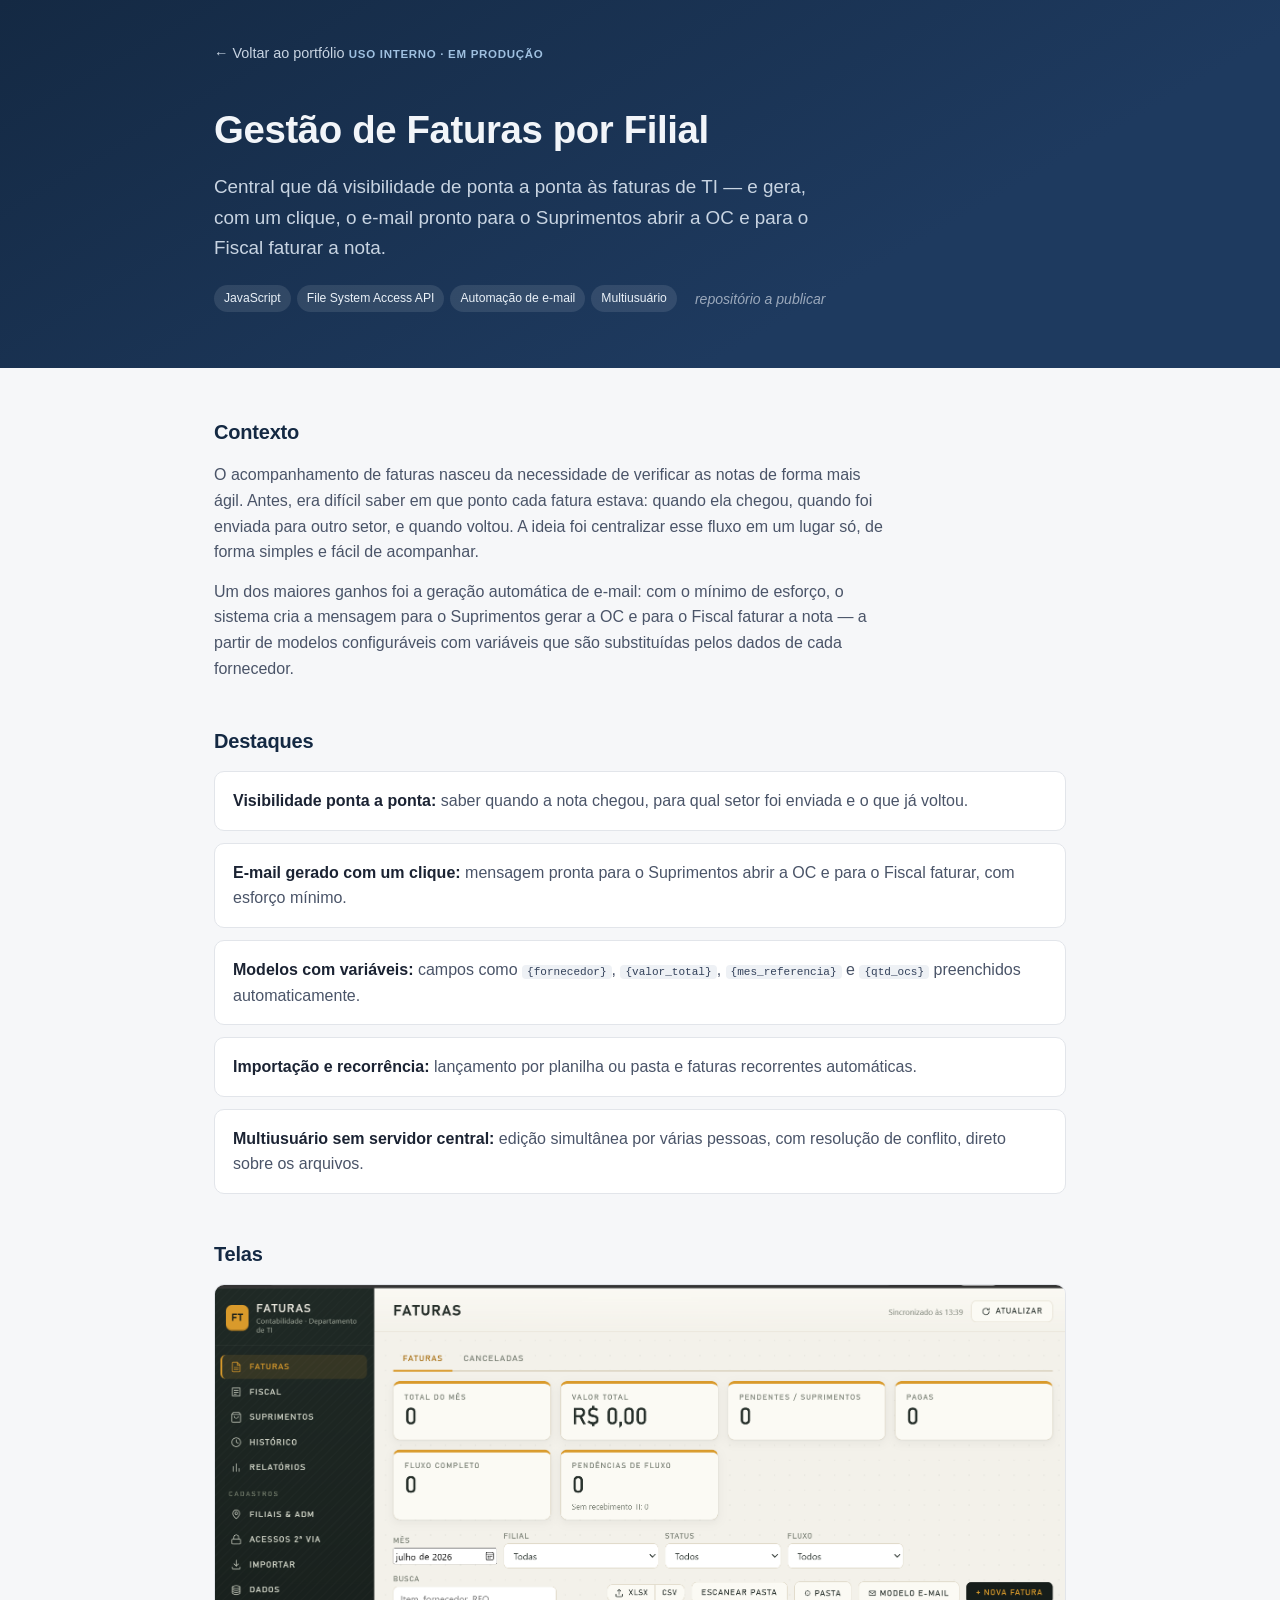
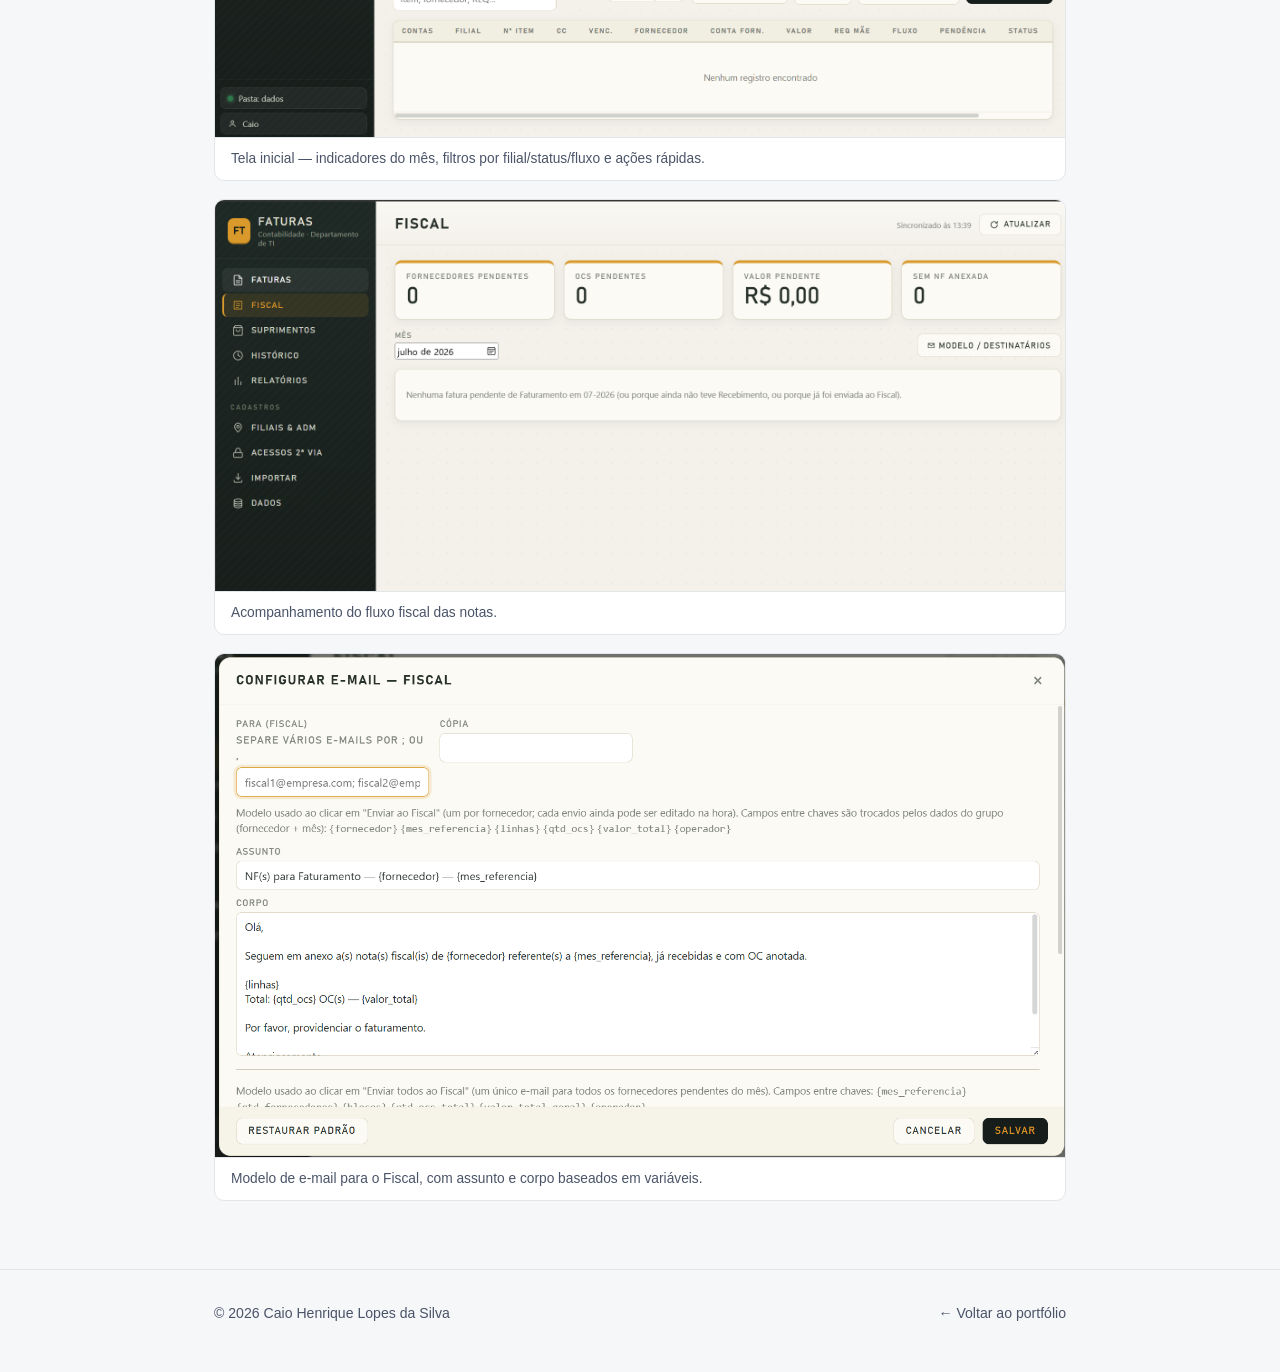
==== projeto-faturas.html @ 2c6a5934 "feature: meu site" ====
<!DOCTYPE html>
<html lang="pt-BR">
<head>
<meta charset="UTF-8">
<meta name="viewport" content="width=device-width, initial-scale=1">
<title>Gestão de Faturas por Filial — Caio Henrique Lopes da Silva</title>
<meta name="description" content="Estudo de caso: sistema de gestão de faturas de TI por filial, com geração automática de e-mail para Suprimentos e Fiscal.">
<link rel="stylesheet" href="projeto.css">
</head>
<body>

<header class="hero">
  <div class="wrap">
    <a class="back" href="index.html#projetos">← Voltar ao portfólio</a>
    <span class="status">Uso interno · Em produção</span>
    <h1>Gestão de Faturas por Filial</h1>
    <p class="lede">
      Central que dá visibilidade de ponta a ponta às faturas de TI — e gera, com um clique, o e-mail pronto
      para o Suprimentos abrir a OC e para o Fiscal faturar a nota.
    </p>
    <div class="meta">
      <div class="tags">
        <span class="tag">JavaScript</span>
        <span class="tag">File System Access API</span>
        <span class="tag">Automação de e-mail</span>
        <span class="tag">Multiusuário</span>
      </div>
      <div class="links">
        <span class="pending">repositório a publicar</span>
      </div>
    </div>
  </div>
</header>

<main>
  <div class="wrap">

    <section class="block">
      <h2>Contexto</h2>
      <p>
        O acompanhamento de faturas nasceu da necessidade de verificar as notas de forma mais ágil. Antes, era difícil
        saber em que ponto cada fatura estava: quando ela chegou, quando foi enviada para outro setor, e quando voltou.
        A ideia foi centralizar esse fluxo em um lugar só, de forma simples e fácil de acompanhar.
      </p>
      <p>
        Um dos maiores ganhos foi a geração automática de e-mail: com o mínimo de esforço, o sistema cria a mensagem
        para o Suprimentos gerar a OC e para o Fiscal faturar a nota — a partir de modelos configuráveis com variáveis
        que são substituídas pelos dados de cada fornecedor.
      </p>
    </section>

    <section class="block">
      <h2>Destaques</h2>
      <ul class="highlights">
        <li><strong>Visibilidade ponta a ponta:</strong> saber quando a nota chegou, para qual setor foi enviada e o que já voltou.</li>
        <li><strong>E-mail gerado com um clique:</strong> mensagem pronta para o Suprimentos abrir a OC e para o Fiscal faturar, com esforço mínimo.</li>
        <li><strong>Modelos com variáveis:</strong> campos como <code>{fornecedor}</code>, <code>{valor_total}</code>, <code>{mes_referencia}</code> e <code>{qtd_ocs}</code> preenchidos automaticamente.</li>
        <li><strong>Importação e recorrência:</strong> lançamento por planilha ou pasta e faturas recorrentes automáticas.</li>
        <li><strong>Multiusuário sem servidor central:</strong> edição simultânea por várias pessoas, com resolução de conflito, direto sobre os arquivos.</li>
      </ul>
    </section>

    <section class="block">
      <h2>Telas</h2>
      <div class="gallery">
        <figure>
          <img src="docs/screenshots/GerenciamentoFaturas/FaturasTelaIni.png" alt="Tela inicial com indicadores e lista de faturas" loading="lazy">
          <figcaption>Tela inicial — indicadores do mês, filtros por filial/status/fluxo e ações rápidas.</figcaption>
        </figure>
        <figure>
          <img src="docs/screenshots/GerenciamentoFaturas/FaturasFiscal.png" alt="Fluxo fiscal das faturas" loading="lazy">
          <figcaption>Acompanhamento do fluxo fiscal das notas.</figcaption>
        </figure>
        <figure>
          <img src="docs/screenshots/GerenciamentoFaturas/ModeloEmailFiscal.png" alt="Configuração do modelo de e-mail para o Fiscal" loading="lazy">
          <figcaption>Modelo de e-mail para o Fiscal, com assunto e corpo baseados em variáveis.</figcaption>
        </figure>
      </div>
    </section>

  </div>
</main>

<footer>
  <div class="wrap">
    <span>© 2026 Caio Henrique Lopes da Silva</span>
    <a href="index.html#projetos">← Voltar ao portfólio</a>
  </div>
</footer>

</body>
</html>
---- projeto.css ----
:root{
  --bg: #f6f7f9;
  --bg-alt: #ffffff;
  --ink: #1b2333;
  --ink-soft: #4a5468;
  --line: #e2e5ea;
  --navy: #1e3a5f;
  --navy-deep: #142943;
  --accent: #3d6a94;
  --tag-bg: #eef1f5;
  --tag-ink: #33415a;
  --radius: 10px;
  --max: 900px;
}

*{ box-sizing: border-box; }
html{ scroll-behavior: smooth; }

body{
  margin: 0;
  font-family: -apple-system, BlinkMacSystemFont, "Segoe UI", Roboto, "Helvetica Neue", Arial, sans-serif;
  color: var(--ink);
  background: var(--bg);
  line-height: 1.6;
  -webkit-font-smoothing: antialiased;
}

a{ color: var(--accent); text-decoration: none; }
a:hover{ text-decoration: underline; }

.wrap{
  max-width: var(--max);
  margin: 0 auto;
  padding: 0 24px;
}

header.hero{
  background: linear-gradient(150deg, var(--navy-deep), var(--navy) 70%);
  color: #f2f5f9;
  padding: 40px 0 56px;
}

header.hero .back{
  display: inline-block;
  color: #c8d4e2;
  font-size: 0.9rem;
  margin-bottom: 28px;
}
header.hero .back:hover{ color: #fff; text-decoration: none; }

header.hero .status{
  font-size: 0.72rem;
  text-transform: uppercase;
  letter-spacing: 0.06em;
  color: #9fc0e0;
  font-weight: 600;
}

header.hero h1{
  margin: 6px 0 12px;
  font-size: clamp(1.7rem, 4vw, 2.4rem);
  font-weight: 700;
  letter-spacing: -0.01em;
}

header.hero p.lede{
  margin: 0;
  font-size: clamp(1.02rem, 2vw, 1.18rem);
  color: #c8d4e2;
  max-width: 620px;
}

header.hero .meta{
  margin-top: 22px;
  display: flex;
  flex-wrap: wrap;
  gap: 18px;
  align-items: center;
}

header.hero .tags{
  display: flex;
  flex-wrap: wrap;
  gap: 6px;
}
header.hero .tag{
  background: rgba(255,255,255,0.1);
  color: #eaf1f8;
  font-size: 0.76rem;
  padding: 4px 10px;
  border-radius: 999px;
  font-weight: 500;
}

header.hero .links{
  display: flex;
  gap: 14px;
}
header.hero .links a{
  color: #eef3f8;
  border: 1px solid rgba(255,255,255,0.28);
  padding: 7px 15px;
  border-radius: 999px;
  font-size: 0.88rem;
}
header.hero .links a:hover{
  background: rgba(255,255,255,0.08);
  text-decoration: none;
}
header.hero .links span.pending{
  color: #9aa8bb;
  font-style: italic;
  font-size: 0.88rem;
  align-self: center;
}

main{ padding: 48px 0 24px; }

section.block{ margin-bottom: 44px; }

section.block h2{
  font-size: 1.25rem;
  margin: 0 0 14px;
  color: var(--navy-deep);
  letter-spacing: -0.01em;
}

section.block p{
  margin: 0 0 14px;
  color: var(--ink-soft);
  max-width: 680px;
}

section.block ul.highlights{
  list-style: none;
  padding: 0;
  margin: 0;
  display: grid;
  gap: 12px;
}

section.block ul.highlights li{
  background: var(--bg-alt);
  border: 1px solid var(--line);
  border-radius: var(--radius);
  padding: 16px 18px;
  color: var(--ink-soft);
}
section.block ul.highlights li strong{ color: var(--ink); }

section.block code{
  background: var(--tag-bg);
  color: var(--tag-ink);
  padding: 1px 5px;
  border-radius: 4px;
  font-size: 0.85em;
}

.gallery{
  display: grid;
  gap: 18px;
}

.gallery figure{
  margin: 0;
  border: 1px solid var(--line);
  border-radius: var(--radius);
  overflow: hidden;
  background: var(--bg-alt);
}

.gallery figure img{
  width: 100%;
  height: auto;
  display: block;
}

.gallery figcaption{
  padding: 10px 16px;
  font-size: 0.86rem;
  color: var(--ink-soft);
  border-top: 1px solid var(--line);
}

footer{
  padding: 32px 0 48px;
  border-top: 1px solid var(--line);
}
footer .wrap{
  color: var(--ink-soft);
  font-size: 0.88rem;
  display: flex;
  justify-content: space-between;
  flex-wrap: wrap;
  gap: 12px;
}
footer a{ color: var(--ink-soft); }

@media (max-width: 600px){
  header.hero{ padding: 28px 0 44px; }
  main{ padding: 36px 0 16px; }
}
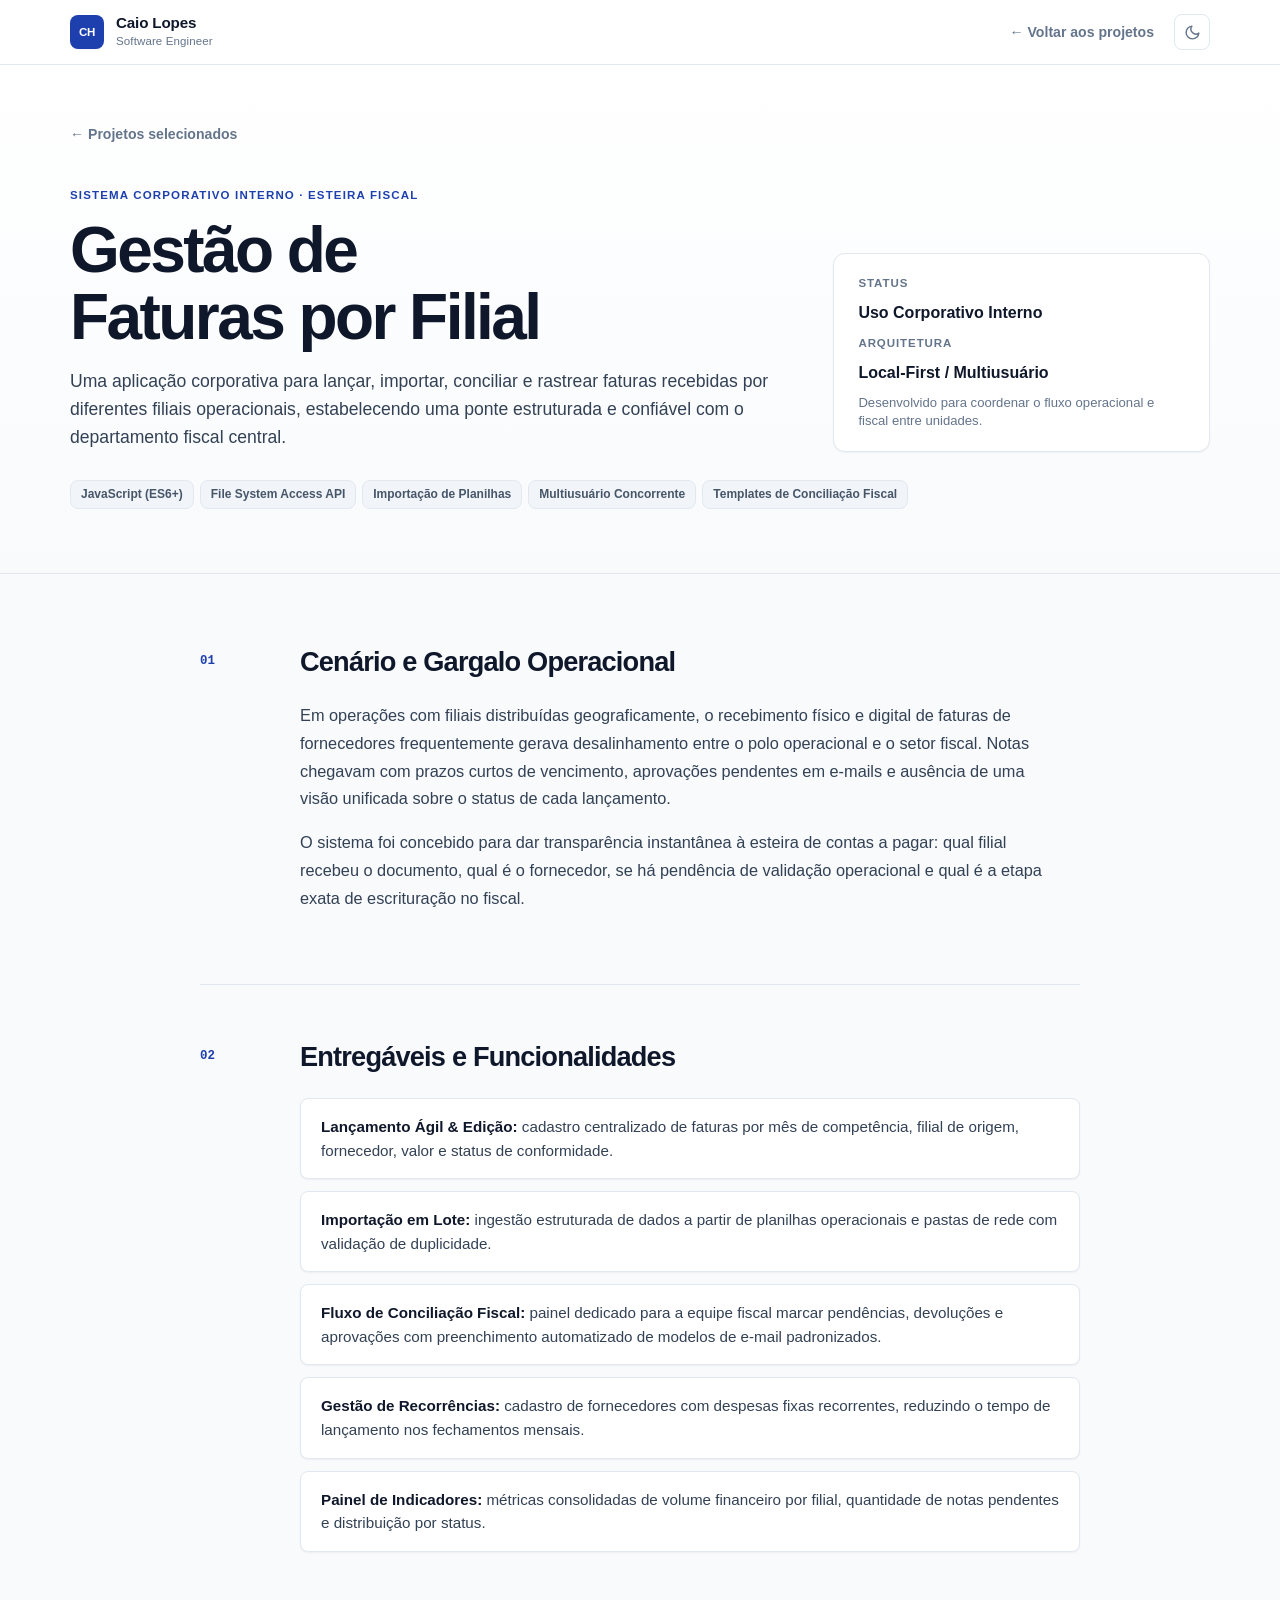
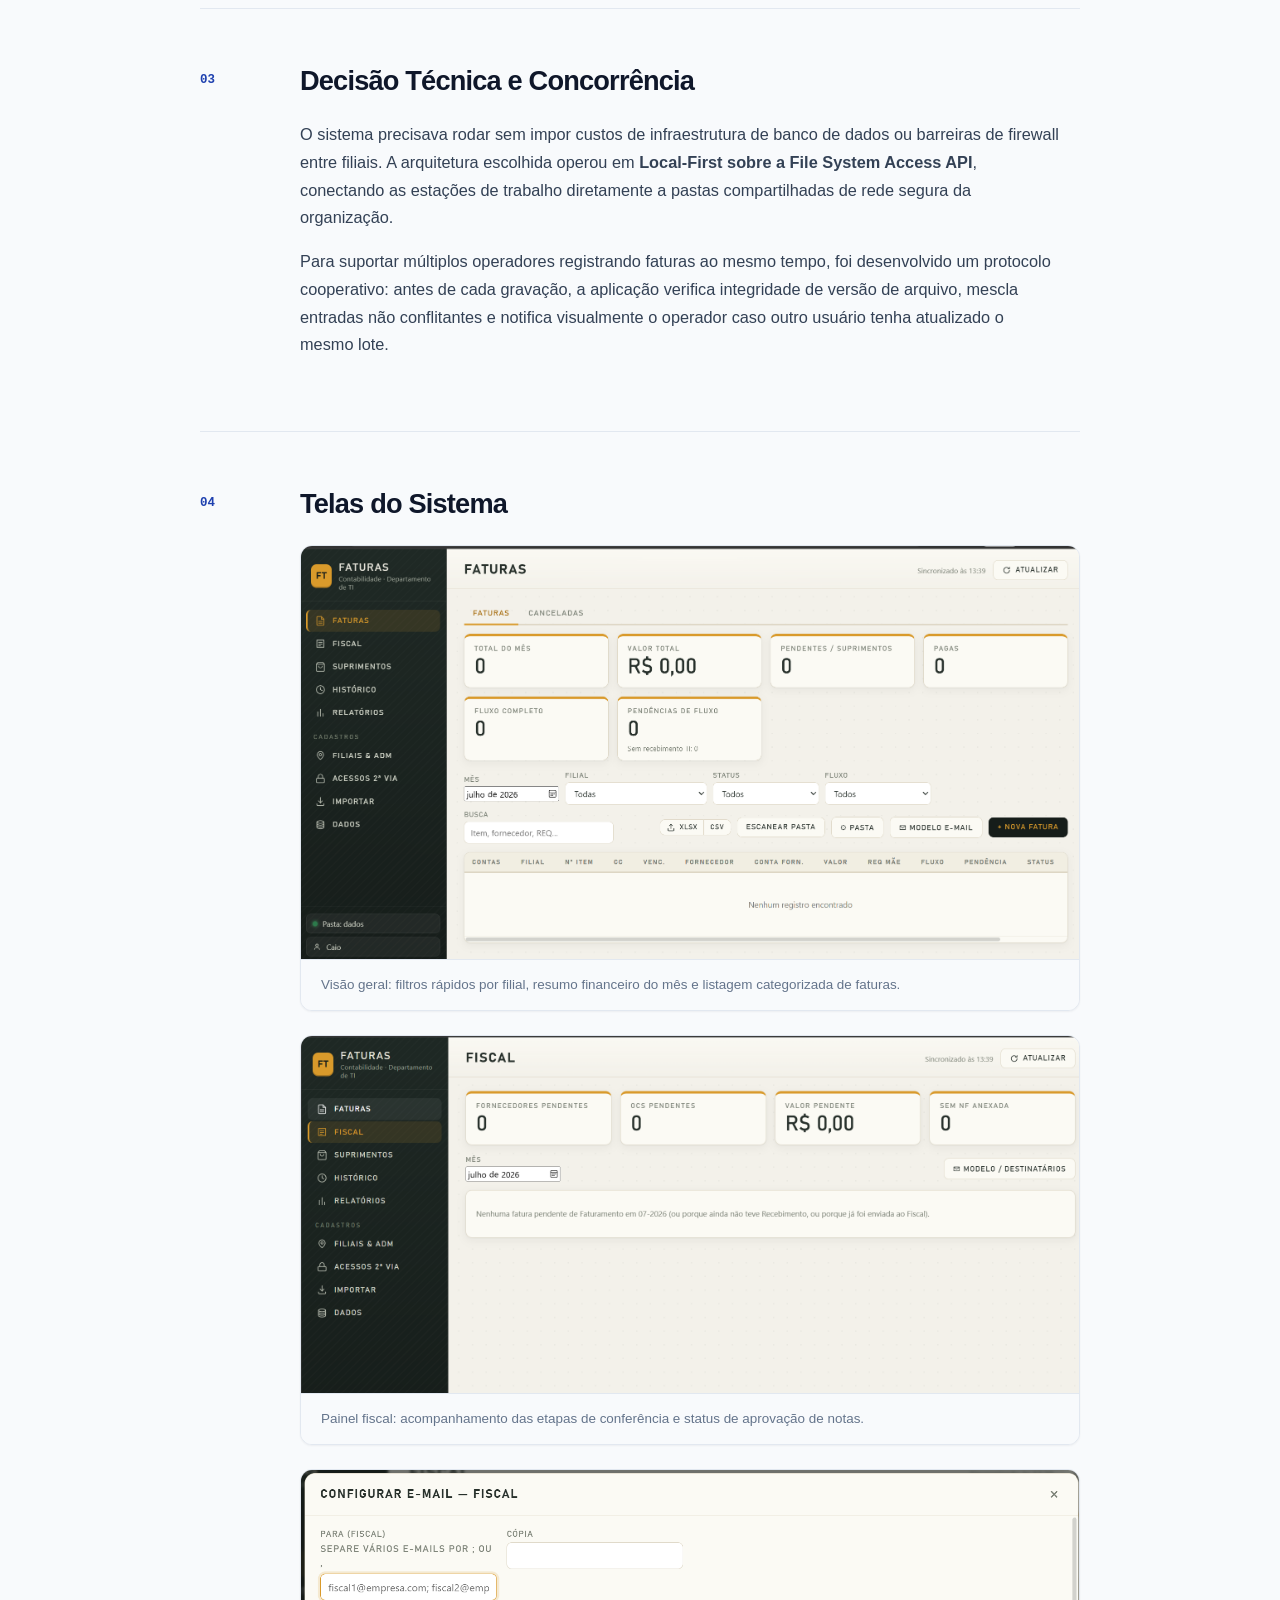
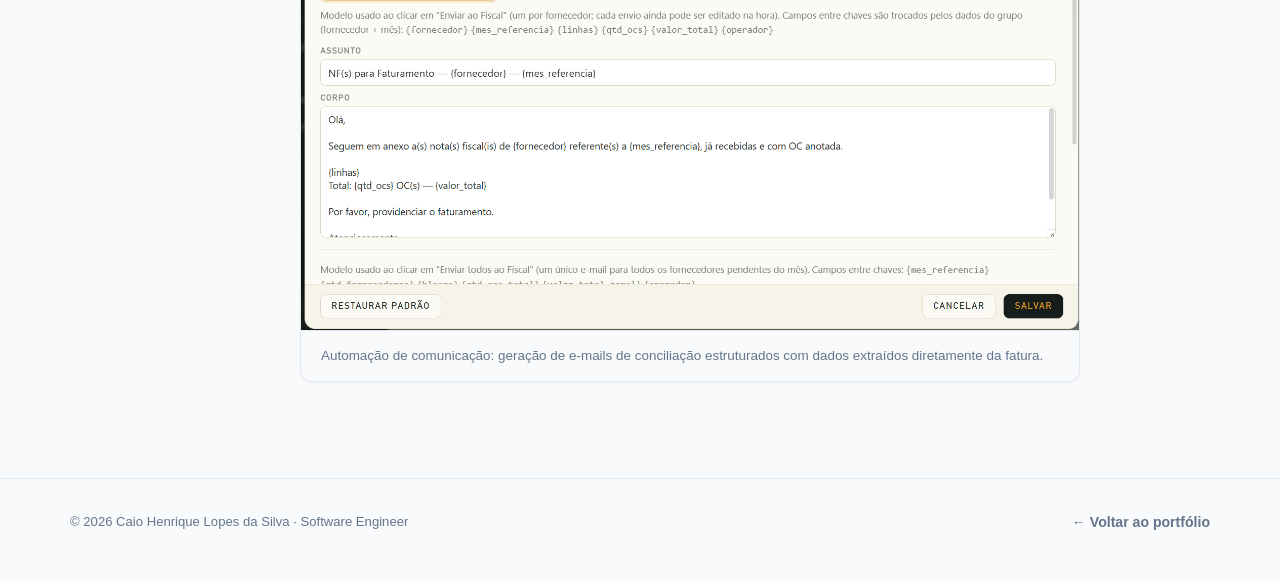
==== commit d32dea5d: "fix" ====
--- a/projeto-faturas.html
+++ b/projeto-faturas.html
@@ -1,92 +1,200 @@
-<!DOCTYPE html>
+<!doctype html>
 <html lang="pt-BR">
-<head>
-<meta charset="UTF-8">
-<meta name="viewport" content="width=device-width, initial-scale=1">
-<title>Gestão de Faturas por Filial — Caio Henrique Lopes da Silva</title>
-<meta name="description" content="Estudo de caso: sistema de gestão de faturas de TI por filial, com geração automática de e-mail para Suprimentos e Fiscal.">
-<link rel="stylesheet" href="projeto.css">
-</head>
-<body>
-
-<header class="hero">
-  <div class="wrap">
-    <a class="back" href="index.html#projetos">← Voltar ao portfólio</a>
-    <span class="status">Uso interno · Em produção</span>
-    <h1>Gestão de Faturas por Filial</h1>
-    <p class="lede">
-      Central que dá visibilidade de ponta a ponta às faturas de TI — e gera, com um clique, o e-mail pronto
-      para o Suprimentos abrir a OC e para o Fiscal faturar a nota.
-    </p>
-    <div class="meta">
-      <div class="tags">
-        <span class="tag">JavaScript</span>
-        <span class="tag">File System Access API</span>
-        <span class="tag">Automação de e-mail</span>
-        <span class="tag">Multiusuário</span>
-      </div>
-      <div class="links">
-        <span class="pending">repositório a publicar</span>
-      </div>
-    </div>
-  </div>
-</header>
-
-<main>
-  <div class="wrap">
-
-    <section class="block">
-      <h2>Contexto</h2>
-      <p>
-        O acompanhamento de faturas nasceu da necessidade de verificar as notas de forma mais ágil. Antes, era difícil
-        saber em que ponto cada fatura estava: quando ela chegou, quando foi enviada para outro setor, e quando voltou.
-        A ideia foi centralizar esse fluxo em um lugar só, de forma simples e fácil de acompanhar.
-      </p>
-      <p>
-        Um dos maiores ganhos foi a geração automática de e-mail: com o mínimo de esforço, o sistema cria a mensagem
-        para o Suprimentos gerar a OC e para o Fiscal faturar a nota — a partir de modelos configuráveis com variáveis
-        que são substituídas pelos dados de cada fornecedor.
-      </p>
-    </section>
-
-    <section class="block">
-      <h2>Destaques</h2>
-      <ul class="highlights">
-        <li><strong>Visibilidade ponta a ponta:</strong> saber quando a nota chegou, para qual setor foi enviada e o que já voltou.</li>
-        <li><strong>E-mail gerado com um clique:</strong> mensagem pronta para o Suprimentos abrir a OC e para o Fiscal faturar, com esforço mínimo.</li>
-        <li><strong>Modelos com variáveis:</strong> campos como <code>{fornecedor}</code>, <code>{valor_total}</code>, <code>{mes_referencia}</code> e <code>{qtd_ocs}</code> preenchidos automaticamente.</li>
-        <li><strong>Importação e recorrência:</strong> lançamento por planilha ou pasta e faturas recorrentes automáticas.</li>
-        <li><strong>Multiusuário sem servidor central:</strong> edição simultânea por várias pessoas, com resolução de conflito, direto sobre os arquivos.</li>
-      </ul>
-    </section>
-
-    <section class="block">
-      <h2>Telas</h2>
-      <div class="gallery">
-        <figure>
-          <img src="docs/screenshots/GerenciamentoFaturas/FaturasTelaIni.png" alt="Tela inicial com indicadores e lista de faturas" loading="lazy">
-          <figcaption>Tela inicial — indicadores do mês, filtros por filial/status/fluxo e ações rápidas.</figcaption>
-        </figure>
-        <figure>
-          <img src="docs/screenshots/GerenciamentoFaturas/FaturasFiscal.png" alt="Fluxo fiscal das faturas" loading="lazy">
-          <figcaption>Acompanhamento do fluxo fiscal das notas.</figcaption>
-        </figure>
-        <figure>
-          <img src="docs/screenshots/GerenciamentoFaturas/ModeloEmailFiscal.png" alt="Configuração do modelo de e-mail para o Fiscal" loading="lazy">
-          <figcaption>Modelo de e-mail para o Fiscal, com assunto e corpo baseados em variáveis.</figcaption>
-        </figure>
-      </div>
-    </section>
-
-  </div>
-</main>
-
-<footer>
-  <div class="wrap">
-    <span>© 2026 Caio Henrique Lopes da Silva</span>
-    <a href="index.html#projetos">← Voltar ao portfólio</a>
-  </div>
-</footer>
-
-</body>
+  <head>
+    <meta charset="UTF-8">
+    <meta name="viewport" content="width=device-width, initial-scale=1">
+    <meta name="author" content="Caio Henrique Lopes da Silva">
+    <meta name="description" content="Estudo de caso da Gestão de Faturas por Filial: aplicação corporativa interna para centralizar lançamentos, importação de dados e fluxo fiscal entre unidades operacionais.">
+    <meta name="theme-color" content="#f8fafc">
+
+    <meta property="og:locale" content="pt_BR">
+    <meta property="og:type" content="article">
+    <meta property="og:title" content="Gestão de Faturas por Filial — Caio Henrique Lopes da Silva">
+    <meta property="og:description" content="Centralização e automação da esteira de faturas e fluxo fiscal corporativo.">
+
+    <title>Gestão de Faturas por Filial — Caio Henrique Lopes da Silva</title>
+    <link rel="icon" type="image/svg+xml" href="favicon.svg">
+    <link rel="stylesheet" href="styles.css">
+
+    <script>
+      (function () {
+        const stored = localStorage.getItem('theme');
+        if (stored) {
+          document.documentElement.setAttribute('data-theme', stored);
+        } else if (window.matchMedia && window.matchMedia('(prefers-color-scheme: dark)').matches) {
+          document.documentElement.setAttribute('data-theme', 'dark');
+        } else {
+          document.documentElement.setAttribute('data-theme', 'light');
+        }
+      })();
+    </script>
+  </head>
+
+  <body>
+    <a class="skip-link" href="#conteudo">Pular para o conteúdo</a>
+
+    <header class="site-header">
+      <div class="container site-nav">
+        <a class="brand" href="index.html" aria-label="Voltar para o início">
+          <span class="brand-mark" aria-hidden="true">CH</span>
+          <div class="brand-info">
+            <span class="brand-name">Caio Lopes</span>
+            <span class="brand-tag">Software Engineer</span>
+          </div>
+        </a>
+
+        <div class="nav-actions">
+          <nav aria-label="Navegação da página">
+            <a class="nav-back" href="index.html#projetos">← Voltar aos projetos</a>
+          </nav>
+
+          <button class="theme-toggle" id="theme-toggle" type="button" aria-label="Alternar tema claro/escuro" title="Alternar tema">
+            <svg class="icon-sun" viewBox="0 0 24 24" fill="none" stroke="currentColor" stroke-width="2" stroke-linecap="round" stroke-linejoin="round" aria-hidden="true">
+              <circle cx="12" cy="12" r="5"></circle>
+              <line x1="12" y1="1" x2="12" y2="3"></line>
+              <line x1="12" y1="21" x2="12" y2="23"></line>
+              <line x1="4.22" y1="4.22" x2="5.64" y2="5.64"></line>
+              <line x1="18.36" y1="18.36" x2="19.78" y2="19.78"></line>
+              <line x1="1" y1="12" x2="3" y2="12"></line>
+              <line x1="21" y1="12" x2="23" y2="12"></line>
+              <line x1="4.22" y1="19.78" x2="5.64" y2="18.36"></line>
+              <line x1="18.36" y1="5.64" x2="19.78" y2="4.22"></line>
+            </svg>
+            <svg class="icon-moon" viewBox="0 0 24 24" fill="none" stroke="currentColor" stroke-width="2" stroke-linecap="round" stroke-linejoin="round" aria-hidden="true">
+              <path d="M21 12.79A9 9 0 1 1 11.21 3 7 7 0 0 0 21 12.79z"></path>
+            </svg>
+          </button>
+        </div>
+      </div>
+    </header>
+
+    <header class="detail-hero">
+      <div class="container">
+        <a class="back-link" href="index.html#projetos">← Projetos selecionados</a>
+
+        <div class="detail-hero-grid">
+          <div>
+            <p class="eyebrow">Sistema Corporativo Interno · Esteira Fiscal</p>
+            <h1>Gestão de Faturas por Filial</h1>
+            <p class="detail-lede">
+              Uma aplicação corporativa para lançar, importar, conciliar e rastrear faturas recebidas por diferentes
+              filiais operacionais, estabelecendo uma ponte estruturada e confiável com o departamento fiscal central.
+            </p>
+          </div>
+          <div class="detail-hero-meta">
+            <span>Status</span>
+            <strong>Uso Corporativo Interno</strong>
+            <span>Arquitetura</span>
+            <strong>Local-First / Multiusuário</strong>
+            <small>Desenvolvido para coordenar o fluxo operacional e fiscal entre unidades.</small>
+          </div>
+        </div>
+
+        <ul class="tag-list" aria-label="Tecnologias do projeto">
+          <li>JavaScript (ES6+)</li>
+          <li>File System Access API</li>
+          <li>Importação de Planilhas</li>
+          <li>Multiusuário Concorrente</li>
+          <li>Templates de Conciliação Fiscal</li>
+        </ul>
+      </div>
+    </header>
+
+    <main class="detail-main" id="conteudo">
+      <div class="container detail-content">
+        <section class="detail-section" aria-labelledby="contexto-title">
+          <div class="detail-section-header">
+            <span>01</span>
+            <h2 id="contexto-title">Cenário e Gargalo Operacional</h2>
+          </div>
+          <div class="detail-copy">
+            <p>
+              Em operações com filiais distribuídas geograficamente, o recebimento físico e digital de faturas de fornecedores
+              frequentemente gerava desalinhamento entre o polo operacional e o setor fiscal. Notas chegavam com prazos
+              curtos de vencimento, aprovações pendentes em e-mails e ausência de uma visão unificada sobre o status de
+              cada lançamento.
+            </p>
+            <p>
+              O sistema foi concebido para dar transparência instantânea à esteira de contas a pagar: qual filial recebeu
+              o documento, qual é o fornecedor, se há pendência de validação operacional e qual é a etapa exata de
+              escrituração no fiscal.
+            </p>
+          </div>
+        </section>
+
+        <section class="detail-section" aria-labelledby="solucao-title">
+          <div class="detail-section-header">
+            <span>02</span>
+            <h2 id="solucao-title">Entregáveis e Funcionalidades</h2>
+          </div>
+          <ul class="detail-list">
+            <li><strong>Lançamento Ágil &amp; Edição:</strong> cadastro centralizado de faturas por mês de competência, filial de origem, fornecedor, valor e status de conformidade.</li>
+            <li><strong>Importação em Lote:</strong> ingestão estruturada de dados a partir de planilhas operacionais e pastas de rede com validação de duplicidade.</li>
+            <li><strong>Fluxo de Conciliação Fiscal:</strong> painel dedicado para a equipe fiscal marcar pendências, devoluções e aprovações com preenchimento automatizado de modelos de e-mail padronizados.</li>
+            <li><strong>Gestão de Recorrências:</strong> cadastro de fornecedores com despesas fixas recorrentes, reduzindo o tempo de lançamento nos fechamentos mensais.</li>
+            <li><strong>Painel de Indicadores:</strong> métricas consolidadas de volume financeiro por filial, quantidade de notas pendentes e distribuição por status.</li>
+          </ul>
+        </section>
+
+        <section class="detail-section" aria-labelledby="decisoes-title">
+          <div class="detail-section-header">
+            <span>03</span>
+            <h2 id="decisoes-title">Decisão Técnica e Concorrência</h2>
+          </div>
+          <div class="detail-copy">
+            <p>
+              O sistema precisava rodar sem impor custos de infraestrutura de banco de dados ou barreiras de firewall
+              entre filiais. A arquitetura escolhida operou em <strong>Local-First sobre a File System Access API</strong>,
+              conectando as estações de trabalho diretamente a pastas compartilhadas de rede segura da organização.
+            </p>
+            <p>
+              Para suportar múltiplos operadores registrando faturas ao mesmo tempo, foi desenvolvido um protocolo cooperativo:
+              antes de cada gravação, a aplicação verifica integridade de versão de arquivo, mescla entradas não conflitantes e
+              notifica visualmente o operador caso outro usuário tenha atualizado o mesmo lote.
+            </p>
+          </div>
+        </section>
+
+        <section class="detail-section" aria-labelledby="telas-title">
+          <div class="detail-section-header">
+            <span>04</span>
+            <h2 id="telas-title">Telas do Sistema</h2>
+          </div>
+          <div class="gallery">
+            <figure>
+              <img src="docs/screenshots/GerenciamentoFaturas/FaturasTelaIni.png" alt="Tela inicial com indicadores por filial e listagem de faturas" loading="lazy">
+              <figcaption>Visão geral: filtros rápidos por filial, resumo financeiro do mês e listagem categorizada de faturas.</figcaption>
+            </figure>
+            <figure>
+              <img src="docs/screenshots/GerenciamentoFaturas/FaturasFiscal.png" alt="Tela de controle do fluxo fiscal entre áreas" loading="lazy">
+              <figcaption>Painel fiscal: acompanhamento das etapas de conferência e status de aprovação de notas.</figcaption>
+            </figure>
+            <figure>
+              <img src="docs/screenshots/GerenciamentoFaturas/ModeloEmailFiscal.png" alt="Geração automática de modelos de e-mail fiscal a partir dos registros" loading="lazy">
+              <figcaption>Automação de comunicação: geração de e-mails de conciliação estruturados com dados extraídos diretamente da fatura.</figcaption>
+            </figure>
+          </div>
+        </section>
+      </div>
+    </main>
+
+    <footer class="site-footer">
+      <div class="container footer-inner">
+        <span>© 2026 Caio Henrique Lopes da Silva · Software Engineer</span>
+        <a class="nav-back" href="index.html#projetos">← Voltar ao portfólio</a>
+      </div>
+    </footer>
+
+    <script>
+      const themeToggleBtn = document.getElementById('theme-toggle');
+      if (themeToggleBtn) {
+        themeToggleBtn.addEventListener('click', function () {
+          const currentTheme = document.documentElement.getAttribute('data-theme') || 'light';
+          const newTheme = currentTheme === 'dark' ? 'light' : 'dark';
+          document.documentElement.setAttribute('data-theme', newTheme);
+          localStorage.setItem('theme', newTheme);
+        });
+      }
+    </script>
+  </body>
 </html>
--- a/styles.css
+++ b/styles.css
@@ -0,0 +1,1525 @@
+:root {
+  color-scheme: light;
+  --bg: #f8fafc;
+  --bg-alt: #f1f5f9;
+  --surface: #ffffff;
+  --surface-subtle: #f8fafc;
+  --surface-strong: #eef2f6;
+  --text: #0f172a;
+  --text-strong: #1e293b;
+  --muted: #64748b;
+  --muted-strong: #334155;
+  --line: #e2e8f0;
+  --line-strong: #cbd5e1;
+  --primary: #1e40af;
+  --primary-hover: #1d4ed8;
+  --primary-subtle: #eff6ff;
+  --accent: #0284c7;
+  --accent-strong: #0369a1;
+  --badge-bg: #f1f5f9;
+  --badge-text: #475569;
+  --badge-border: #e2e8f0;
+  --badge-active-bg: #eff6ff;
+  --badge-active-text: #1d4ed8;
+  --badge-active-border: #bfdbfe;
+  --max-width: 1140px;
+  --reading-width: 760px;
+  --radius: 12px;
+  --radius-sm: 8px;
+  --radius-pill: 9999px;
+  --shadow-sm: 0 1px 2px 0 rgba(15, 23, 42, 0.05);
+  --shadow-md: 0 4px 6px -1px rgba(15, 23, 42, 0.07), 0 2px 4px -2px rgba(15, 23, 42, 0.05);
+  --shadow-lg: 0 10px 15px -3px rgba(15, 23, 42, 0.08), 0 4px 6px -4px rgba(15, 23, 42, 0.04);
+  --header-bg: rgba(255, 255, 255, 0.88);
+}
+
+[data-theme="dark"] {
+  color-scheme: dark;
+  --bg: #0b1015;
+  --bg-alt: #0e151c;
+  --surface: #121922;
+  --surface-subtle: #0e151c;
+  --surface-strong: #17212c;
+  --text: #f8fafc;
+  --text-strong: #e2e8f0;
+  --muted: #94a3b8;
+  --muted-strong: #cbd5e1;
+  --line: #202c38;
+  --line-strong: #2f3e4e;
+  --primary: #38bdf8;
+  --primary-hover: #60a5fa;
+  --primary-subtle: rgba(56, 189, 248, 0.12);
+  --accent: #38bdf8;
+  --accent-strong: #7dd3fc;
+  --badge-bg: #17212c;
+  --badge-text: #cbd5e1;
+  --badge-border: #243342;
+  --badge-active-bg: rgba(56, 189, 248, 0.15);
+  --badge-active-text: #38bdf8;
+  --badge-active-border: rgba(56, 189, 248, 0.35);
+  --shadow-sm: 0 1px 2px 0 rgba(0, 0, 0, 0.25);
+  --shadow-md: 0 4px 8px -1px rgba(0, 0, 0, 0.35), 0 2px 4px -2px rgba(0, 0, 0, 0.25);
+  --shadow-lg: 0 12px 20px -3px rgba(0, 0, 0, 0.45);
+  --header-bg: rgba(11, 16, 21, 0.88);
+}
+
+@media (prefers-color-scheme: dark) {
+  :root:not([data-theme="light"]):not([data-theme="dark"]) {
+    color-scheme: dark;
+    --bg: #0b1015;
+    --bg-alt: #0e151c;
+    --surface: #121922;
+    --surface-subtle: #0e151c;
+    --surface-strong: #17212c;
+    --text: #f8fafc;
+    --text-strong: #e2e8f0;
+    --muted: #94a3b8;
+    --muted-strong: #cbd5e1;
+    --line: #202c38;
+    --line-strong: #2f3e4e;
+    --primary: #38bdf8;
+    --primary-hover: #60a5fa;
+    --primary-subtle: rgba(56, 189, 248, 0.12);
+    --accent: #38bdf8;
+    --accent-strong: #7dd3fc;
+    --badge-bg: #17212c;
+    --badge-text: #cbd5e1;
+    --badge-border: #243342;
+    --badge-active-bg: rgba(56, 189, 248, 0.15);
+    --badge-active-text: #38bdf8;
+    --badge-active-border: rgba(56, 189, 248, 0.35);
+    --shadow-sm: 0 1px 2px 0 rgba(0, 0, 0, 0.25);
+    --shadow-md: 0 4px 8px -1px rgba(0, 0, 0, 0.35);
+    --shadow-lg: 0 12px 20px -3px rgba(0, 0, 0, 0.45);
+    --header-bg: rgba(11, 16, 21, 0.88);
+  }
+}
+
+* {
+  box-sizing: border-box;
+}
+
+html {
+  scroll-behavior: smooth;
+}
+
+body {
+  min-width: 320px;
+  margin: 0;
+  color: var(--text);
+  background: var(--bg);
+  font-family: -apple-system, BlinkMacSystemFont, "Segoe UI", Roboto, "Helvetica Neue", Arial, sans-serif;
+  font-size: 1rem;
+  line-height: 1.6;
+  -webkit-font-smoothing: antialiased;
+  text-rendering: optimizeLegibility;
+  transition: background-color 200ms ease, color 200ms ease;
+}
+
+::selection {
+  color: #ffffff;
+  background: var(--primary);
+}
+
+img {
+  display: block;
+  max-width: 100%;
+}
+
+a {
+  color: var(--primary);
+  text-decoration: none;
+  transition: color 150ms ease;
+}
+
+a:hover {
+  color: var(--primary-hover);
+}
+
+a:focus-visible,
+button:focus-visible {
+  outline: 2px solid var(--primary);
+  outline-offset: 3px;
+}
+
+.container {
+  width: min(calc(100% - 48px), var(--max-width));
+  margin-inline: auto;
+}
+
+.skip-link {
+  position: fixed;
+  z-index: 100;
+  top: 12px;
+  left: 12px;
+  padding: 8px 14px;
+  color: #ffffff;
+  background: var(--primary);
+  border-radius: var(--radius-sm);
+  font-size: 0.85rem;
+  font-weight: 600;
+  transform: translateY(-160%);
+  transition: transform 160ms ease;
+}
+
+.skip-link:focus {
+  transform: translateY(0);
+}
+
+/* Header */
+.site-header {
+  position: sticky;
+  z-index: 30;
+  top: 0;
+  border-bottom: 1px solid var(--line);
+  background: var(--header-bg);
+  backdrop-filter: blur(12px);
+  -webkit-backdrop-filter: blur(12px);
+  transition: background-color 200ms ease, border-color 200ms ease;
+}
+
+.site-nav {
+  display: flex;
+  min-height: 64px;
+  align-items: center;
+  justify-content: space-between;
+  gap: 20px;
+}
+
+.brand {
+  display: inline-flex;
+  align-items: center;
+  gap: 12px;
+  color: var(--text);
+  font-size: 0.95rem;
+  font-weight: 700;
+  letter-spacing: -0.01em;
+}
+
+.brand:hover {
+  color: var(--text);
+}
+
+.brand-info {
+  display: flex;
+  flex-direction: column;
+}
+
+.brand-name {
+  line-height: 1.2;
+}
+
+.brand-tag {
+  color: var(--muted);
+  font-size: 0.72rem;
+  font-weight: 500;
+  letter-spacing: 0.01em;
+}
+
+.brand-mark {
+  display: grid;
+  width: 34px;
+  height: 34px;
+  place-items: center;
+  color: #ffffff;
+  background: var(--primary);
+  border-radius: 8px;
+  font-size: 0.72rem;
+  font-weight: 800;
+  letter-spacing: -0.02em;
+  box-shadow: var(--shadow-sm);
+}
+
+.nav-actions {
+  display: flex;
+  align-items: center;
+  gap: 20px;
+}
+
+.nav-links {
+  display: flex;
+  align-items: center;
+  gap: 22px;
+  font-size: 0.88rem;
+  font-weight: 500;
+}
+
+.nav-links a,
+.nav-back {
+  color: var(--muted);
+  white-space: nowrap;
+  transition: color 150ms ease;
+}
+
+.nav-links a:hover,
+.nav-back:hover {
+  color: var(--text);
+}
+
+.nav-back {
+  font-size: 0.88rem;
+  font-weight: 600;
+}
+
+/* Theme Toggle Button */
+.theme-toggle {
+  display: inline-flex;
+  align-items: center;
+  justify-content: center;
+  width: 36px;
+  height: 36px;
+  padding: 0;
+  color: var(--muted);
+  background: transparent;
+  border: 1px solid var(--line);
+  border-radius: var(--radius-sm);
+  cursor: pointer;
+  transition: all 150ms ease;
+}
+
+.theme-toggle:hover {
+  color: var(--text);
+  background: var(--surface-strong);
+  border-color: var(--line-strong);
+}
+
+.theme-toggle svg {
+  width: 17px;
+  height: 17px;
+}
+
+.theme-toggle .icon-sun {
+  display: none;
+}
+
+.theme-toggle .icon-moon {
+  display: block;
+}
+
+[data-theme="dark"] .theme-toggle .icon-sun {
+  display: block;
+}
+
+[data-theme="dark"] .theme-toggle .icon-moon {
+  display: none;
+}
+
+/* Hero Section */
+.hero {
+  padding: 88px 0 96px;
+  background: linear-gradient(180deg, var(--surface) 0%, var(--bg) 100%);
+  border-bottom: 1px solid var(--line);
+}
+
+.hero-grid {
+  display: grid;
+  grid-template-columns: minmax(0, 1.35fr) minmax(280px, 0.65fr);
+  align-items: start;
+  gap: 64px;
+}
+
+.eyebrow,
+.section-label,
+.project-kicker,
+.visual-label,
+.hero-note-label {
+  margin: 0;
+  color: var(--primary);
+  font-size: 0.72rem;
+  font-weight: 700;
+  letter-spacing: 0.1em;
+  line-height: 1.4;
+  text-transform: uppercase;
+}
+
+.hero h1 {
+  max-width: 820px;
+  margin: 14px 0 16px;
+  color: var(--text);
+  font-size: clamp(2.4rem, 5.5vw, 4.2rem);
+  font-weight: 800;
+  letter-spacing: -0.04em;
+  line-height: 1.06;
+  text-wrap: balance;
+}
+
+.hero-role {
+  margin: 0;
+  color: var(--muted-strong);
+  font-size: clamp(1.15rem, 2vw, 1.45rem);
+  font-weight: 600;
+  letter-spacing: -0.02em;
+}
+
+.hero-copy {
+  max-width: 640px;
+  margin: 18px 0 0;
+  color: var(--muted);
+  font-size: 1.05rem;
+  line-height: 1.65;
+}
+
+.hero-actions {
+  display: flex;
+  flex-wrap: wrap;
+  gap: 12px;
+  margin-top: 32px;
+}
+
+.button {
+  display: inline-flex;
+  min-height: 42px;
+  align-items: center;
+  gap: 8px;
+  padding: 9px 18px;
+  border: 1px solid var(--line-strong);
+  border-radius: var(--radius-sm);
+  font-size: 0.88rem;
+  font-weight: 600;
+  cursor: pointer;
+  box-shadow: var(--shadow-sm);
+  transition: all 160ms ease;
+}
+
+.button-primary {
+  color: #ffffff;
+  background: var(--primary);
+  border-color: var(--primary);
+}
+
+.button-primary:hover {
+  color: #ffffff;
+  background: var(--primary-hover);
+  border-color: var(--primary-hover);
+  box-shadow: var(--shadow-md);
+  transform: translateY(-1px);
+}
+
+.button-secondary {
+  color: var(--text);
+  background: var(--surface);
+  border-color: var(--line);
+}
+
+.button-secondary:hover {
+  color: var(--primary);
+  background: var(--surface-strong);
+  border-color: var(--line-strong);
+  transform: translateY(-1px);
+}
+
+.hero-note {
+  padding: 24px;
+  background: var(--surface);
+  border: 1px solid var(--line);
+  border-radius: var(--radius);
+  box-shadow: var(--shadow-sm);
+}
+
+.hero-note-title {
+  margin: 8px 0 20px;
+  color: var(--text);
+  font-size: 1.12rem;
+  font-weight: 700;
+  letter-spacing: -0.02em;
+  line-height: 1.35;
+}
+
+.hero-facts,
+.facts-grid,
+.project-facts {
+  margin: 0;
+}
+
+.hero-facts {
+  display: grid;
+  gap: 16px;
+}
+
+.hero-facts div {
+  display: grid;
+  gap: 2px;
+  padding-bottom: 12px;
+  border-bottom: 1px solid var(--line);
+}
+
+.hero-facts div:last-child {
+  padding-bottom: 0;
+  border-bottom: none;
+}
+
+.hero-facts dt,
+.fact dt,
+.project-facts dt {
+  color: var(--muted);
+  font-size: 0.7rem;
+  font-weight: 700;
+  letter-spacing: 0.08em;
+  text-transform: uppercase;
+}
+
+.hero-facts dd,
+.fact dd,
+.project-facts dd {
+  margin: 0;
+  color: var(--text);
+  font-weight: 600;
+  font-size: 0.92rem;
+}
+
+/* Sections */
+.section {
+  padding: 96px 0;
+  border-bottom: 1px solid var(--line);
+}
+
+.section-compact {
+  padding-block: 80px;
+}
+
+.section-projects {
+  background: var(--bg);
+}
+
+.section-heading {
+  display: grid;
+  grid-template-columns: 180px minmax(0, 1fr);
+  gap: 48px;
+}
+
+.section-label {
+  padding-top: 6px;
+}
+
+.section-content h2,
+.contact-panel h2 {
+  max-width: 760px;
+  margin: 0;
+  color: var(--text);
+  font-size: clamp(1.8rem, 3.2vw, 2.7rem);
+  font-weight: 750;
+  letter-spacing: -0.035em;
+  line-height: 1.15;
+  text-wrap: balance;
+}
+
+.reading-width {
+  max-width: var(--reading-width);
+}
+
+.section-content p,
+.contact-panel p {
+  color: var(--muted-strong);
+}
+
+.section-content p {
+  margin: 18px 0 0;
+  font-size: 1.02rem;
+  line-height: 1.7;
+}
+
+.facts-grid {
+  display: grid;
+  grid-template-columns: repeat(3, 1fr);
+  gap: 20px;
+  max-width: var(--reading-width);
+  margin-top: 40px;
+}
+
+.fact {
+  padding: 18px;
+  background: var(--surface);
+  border: 1px solid var(--line);
+  border-radius: var(--radius-sm);
+  box-shadow: var(--shadow-sm);
+}
+
+.fact dd {
+  margin-top: 6px;
+  font-size: 0.92rem;
+  font-weight: 500;
+  line-height: 1.45;
+}
+
+.section-intro {
+  max-width: 640px;
+  margin: 16px 0 0;
+  color: var(--muted);
+  font-size: 1.05rem;
+}
+
+/* Filter Bar */
+.filter-bar {
+  display: flex;
+  flex-wrap: wrap;
+  gap: 8px;
+  margin: 36px 0 32px;
+  padding-bottom: 4px;
+}
+
+.filter-btn {
+  display: inline-flex;
+  align-items: center;
+  gap: 8px;
+  padding: 8px 16px;
+  color: var(--muted-strong);
+  background: var(--surface);
+  border: 1px solid var(--line);
+  border-radius: var(--radius-pill);
+  font-size: 0.84rem;
+  font-weight: 600;
+  cursor: pointer;
+  transition: all 140ms ease;
+}
+
+.filter-btn:hover {
+  color: var(--text);
+  background: var(--surface-strong);
+  border-color: var(--line-strong);
+}
+
+.filter-btn.active {
+  color: #ffffff;
+  background: var(--primary);
+  border-color: var(--primary);
+  box-shadow: var(--shadow-sm);
+}
+
+[data-theme="dark"] .filter-btn.active {
+  color: #0b1015;
+  background: var(--primary);
+}
+
+.filter-count {
+  display: inline-block;
+  padding: 1px 7px;
+  font-size: 0.72rem;
+  font-weight: 700;
+  background: rgba(0, 0, 0, 0.08);
+  border-radius: 10px;
+}
+
+.filter-btn.active .filter-count {
+  background: rgba(255, 255, 255, 0.25);
+}
+
+[data-theme="dark"] .filter-btn.active .filter-count {
+  background: rgba(0, 0, 0, 0.25);
+}
+
+/* Featured Case Study (AnáliseIA) */
+.case-study {
+  margin-top: 16px;
+  margin-bottom: 28px;
+  overflow: hidden;
+  background: var(--surface);
+  border: 1px solid var(--line);
+  border-radius: var(--radius);
+  box-shadow: var(--shadow-sm);
+  transition: transform 160ms ease, box-shadow 160ms ease;
+}
+
+.case-study:hover {
+  box-shadow: var(--shadow-md);
+}
+
+.case-header {
+  display: flex;
+  align-items: flex-start;
+  justify-content: space-between;
+  gap: 20px;
+  padding: 28px 32px;
+  background: var(--surface-subtle);
+  border-bottom: 1px solid var(--line);
+}
+
+.case-title-block,
+.project-card-header {
+  display: flex;
+  align-items: flex-start;
+  gap: 14px;
+}
+
+.project-number {
+  flex: 0 0 auto;
+  color: var(--primary);
+  font-family: ui-monospace, SFMono-Regular, Menlo, Monaco, Consolas, monospace;
+  font-size: 0.78rem;
+  font-weight: 700;
+  letter-spacing: 0.04em;
+  line-height: 1.5;
+}
+
+.case-header h3,
+.project-card h3 {
+  margin: 4px 0 0;
+  color: var(--text);
+  font-size: clamp(1.35rem, 2.2vw, 1.7rem);
+  font-weight: 750;
+  letter-spacing: -0.03em;
+  line-height: 1.2;
+}
+
+.badge {
+  display: inline-flex;
+  align-items: center;
+  gap: 6px;
+  padding: 4px 10px;
+  font-size: 0.75rem;
+  font-weight: 650;
+  border-radius: var(--radius-pill);
+  line-height: 1.2;
+  white-space: nowrap;
+}
+
+.badge-production {
+  color: #047857;
+  background: #ecfdf5;
+  border: 1px solid #a7f3d0;
+}
+
+.badge-internal {
+  color: #1e40af;
+  background: #eff6ff;
+  border: 1px solid #bfdbfe;
+}
+
+.badge-public {
+  color: #0369a1;
+  background: #f0f9ff;
+  border: 1px solid #bae6fd;
+}
+
+.badge-restricted {
+  color: #475569;
+  background: #f1f5f9;
+  border: 1px solid #e2e8f0;
+}
+
+[data-theme="dark"] .badge-production {
+  color: #34d399;
+  background: rgba(16, 185, 129, 0.12);
+  border-color: rgba(16, 185, 129, 0.25);
+}
+
+[data-theme="dark"] .badge-internal {
+  color: #60a5fa;
+  background: rgba(59, 130, 246, 0.12);
+  border-color: rgba(59, 130, 246, 0.25);
+}
+
+[data-theme="dark"] .badge-public {
+  color: #38bdf8;
+  background: rgba(56, 189, 248, 0.12);
+  border-color: rgba(56, 189, 248, 0.25);
+}
+
+[data-theme="dark"] .badge-restricted {
+  color: #94a3b8;
+  background: rgba(148, 163, 184, 0.12);
+  border-color: rgba(148, 163, 184, 0.2);
+}
+
+.case-body {
+  display: grid;
+  grid-template-columns: minmax(280px, 0.85fr) minmax(0, 1.15fr);
+}
+
+.case-visual {
+  display: flex;
+  min-height: 380px;
+  flex-direction: column;
+  justify-content: space-between;
+  padding: 32px;
+  background: var(--surface-subtle);
+  border-right: 1px solid var(--line);
+}
+
+.pipeline {
+  display: flex;
+  flex-wrap: wrap;
+  align-items: center;
+  gap: 8px;
+  margin: 36px 0;
+}
+
+.pipeline-node {
+  padding: 8px 12px;
+  color: var(--text-strong);
+  background: var(--surface);
+  border: 1px solid var(--line-strong);
+  border-radius: var(--radius-sm);
+  font-family: ui-monospace, SFMono-Regular, Menlo, Monaco, Consolas, monospace;
+  font-size: 0.74rem;
+  font-weight: 600;
+  box-shadow: var(--shadow-sm);
+}
+
+.pipeline-node-accent {
+  color: #ffffff;
+  background: var(--primary);
+  border-color: var(--primary);
+}
+
+[data-theme="dark"] .pipeline-node-accent {
+  color: #0b1015;
+  background: var(--primary);
+}
+
+.pipeline-arrow {
+  color: var(--muted);
+  font-size: 1rem;
+}
+
+.case-metrics {
+  display: grid;
+  grid-template-columns: repeat(2, 1fr);
+  gap: 16px;
+  padding-top: 20px;
+  border-top: 1px solid var(--line);
+}
+
+.case-metric {
+  display: grid;
+  gap: 4px;
+}
+
+.case-metric strong {
+  color: var(--text);
+  font-size: 1.6rem;
+  font-weight: 750;
+  letter-spacing: -0.04em;
+  line-height: 1;
+}
+
+.case-metric span {
+  color: var(--muted);
+  font-size: 0.76rem;
+  line-height: 1.4;
+}
+
+.case-metric-result strong {
+  color: #059669;
+}
+
+[data-theme="dark"] .case-metric-result strong {
+  color: #34d399;
+}
+
+.case-copy {
+  padding: 32px;
+}
+
+.case-lede {
+  max-width: 650px;
+  margin: 0;
+  color: var(--text-strong);
+  font-size: 1.05rem;
+  line-height: 1.6;
+}
+
+.case-steps {
+  display: grid;
+  grid-template-columns: repeat(2, 1fr);
+  gap: 20px;
+  margin-top: 28px;
+}
+
+.case-step {
+  padding: 14px 16px;
+  background: var(--surface-subtle);
+  border: 1px solid var(--line);
+  border-radius: var(--radius-sm);
+}
+
+.case-step-index {
+  color: var(--primary);
+  font-family: ui-monospace, SFMono-Regular, Menlo, Monaco, Consolas, monospace;
+  font-size: 0.72rem;
+  font-weight: 700;
+}
+
+.case-step h4 {
+  margin: 6px 0 4px;
+  color: var(--text);
+  font-size: 0.94rem;
+  font-weight: 700;
+}
+
+.case-step p {
+  margin: 0;
+  color: var(--muted-strong);
+  font-size: 0.85rem;
+  line-height: 1.5;
+}
+
+.tag-list {
+  display: flex;
+  flex-wrap: wrap;
+  gap: 6px;
+  padding: 0;
+  margin: 24px 0 0;
+  list-style: none;
+}
+
+.tag-list li {
+  padding: 4px 10px;
+  color: var(--badge-text);
+  background: var(--badge-bg);
+  border: 1px solid var(--badge-border);
+  border-radius: var(--radius-sm);
+  font-size: 0.75rem;
+  font-weight: 600;
+}
+
+.project-note {
+  padding-left: 12px;
+  margin: 20px 0 0;
+  color: var(--muted) !important;
+  border-left: 2px solid var(--line-strong);
+  font-size: 0.82rem !important;
+}
+
+/* Projects Grid */
+.project-grid {
+  display: grid;
+  grid-template-columns: repeat(2, minmax(0, 1fr));
+  gap: 24px;
+}
+
+.project-card {
+  display: flex;
+  min-width: 0;
+  flex-direction: column;
+  padding: 28px;
+  background: var(--surface);
+  border: 1px solid var(--line);
+  border-radius: var(--radius);
+  box-shadow: var(--shadow-sm);
+  transition: transform 160ms ease, box-shadow 160ms ease, border-color 160ms ease;
+}
+
+.project-card:hover {
+  border-color: var(--line-strong);
+  box-shadow: var(--shadow-md);
+  transform: translateY(-2px);
+}
+
+.project-image {
+  height: 200px;
+  margin: -28px -28px 24px;
+  overflow: hidden;
+  background: var(--surface-strong);
+  border-bottom: 1px solid var(--line);
+  border-top-left-radius: var(--radius);
+  border-top-right-radius: var(--radius);
+}
+
+.project-image img {
+  width: 100%;
+  height: 100%;
+  object-fit: cover;
+  object-position: top center;
+  transition: transform 250ms ease;
+}
+
+.project-card:hover .project-image img {
+  transform: scale(1.02);
+}
+
+.project-card-header {
+  display: flex;
+  align-items: flex-start;
+  justify-content: space-between;
+  gap: 16px;
+}
+
+.project-card-title-group {
+  display: flex;
+  align-items: flex-start;
+  gap: 12px;
+}
+
+.project-summary {
+  margin: 18px 0 0;
+  color: var(--text-strong);
+  font-size: 0.98rem;
+  line-height: 1.6;
+}
+
+.project-facts {
+  display: grid;
+  gap: 14px;
+  margin-top: 22px;
+}
+
+.project-facts div {
+  padding: 12px 14px;
+  background: var(--surface-subtle);
+  border: 1px solid var(--line);
+  border-radius: var(--radius-sm);
+}
+
+.project-facts dd {
+  margin-top: 4px;
+  color: var(--muted-strong);
+  font-size: 0.86rem;
+  font-weight: 500;
+  line-height: 1.5;
+}
+
+.project-card .tag-list {
+  margin-top: auto;
+  padding-top: 24px;
+}
+
+.project-links {
+  display: flex;
+  flex-wrap: wrap;
+  align-items: center;
+  gap: 16px;
+  margin-top: 20px;
+  padding-top: 16px;
+  border-top: 1px solid var(--line);
+}
+
+.text-link {
+  display: inline-flex;
+  align-items: center;
+  gap: 5px;
+  color: var(--primary);
+  font-size: 0.86rem;
+  font-weight: 650;
+}
+
+.text-link:hover {
+  color: var(--primary-hover);
+  text-decoration: underline;
+}
+
+.project-private {
+  color: var(--muted);
+  font-size: 0.8rem;
+  font-weight: 500;
+}
+
+/* Experience */
+.experience-grid {
+  display: grid;
+  grid-template-columns: minmax(240px, 0.8fr) minmax(0, 1.2fr);
+  gap: 48px;
+}
+
+.experience-grid h2 {
+  margin-top: 14px;
+}
+
+.experience-copy p:first-child {
+  margin-top: 0;
+}
+
+.experience-points {
+  display: grid;
+  gap: 14px;
+  margin-top: 24px;
+}
+
+.experience-point {
+  padding: 16px 20px;
+  background: var(--surface);
+  border: 1px solid var(--line);
+  border-radius: var(--radius-sm);
+  box-shadow: var(--shadow-sm);
+}
+
+.experience-point h4 {
+  margin: 0 0 6px;
+  color: var(--text);
+  font-size: 0.95rem;
+  font-weight: 700;
+}
+
+.experience-point p {
+  margin: 0;
+  color: var(--muted-strong);
+  font-size: 0.88rem;
+  line-height: 1.55;
+}
+
+/* Stack Section */
+.stack-list {
+  max-width: var(--reading-width);
+  margin-top: 40px;
+}
+
+.stack-row {
+  display: grid;
+  grid-template-columns: 200px 1fr;
+  gap: 24px;
+  padding: 20px 0;
+  border-top: 1px solid var(--line);
+}
+
+.stack-row:last-child {
+  border-bottom: 1px solid var(--line);
+}
+
+.stack-row h3 {
+  margin: 0;
+  color: var(--text);
+  font-size: 0.92rem;
+  font-weight: 700;
+}
+
+.stack-row p {
+  margin: 0;
+  color: var(--muted-strong);
+  font-size: 0.92rem;
+}
+
+/* Education */
+.education-card {
+  padding: 28px 32px;
+  background: var(--surface);
+  border: 1px solid var(--line);
+  border-radius: var(--radius);
+  box-shadow: var(--shadow-sm);
+}
+
+.education-line {
+  display: flex;
+  align-items: center;
+  justify-content: space-between;
+  gap: 32px;
+}
+
+.education-line h2 {
+  margin: 4px 0 0;
+  font-size: 1.55rem;
+}
+
+.education-meta {
+  color: var(--muted-strong);
+  font-size: 0.92rem;
+  font-weight: 600;
+  text-align: right;
+  white-space: nowrap;
+}
+
+/* Contact */
+.contact-section {
+  border-bottom: 0;
+}
+
+.contact-panel {
+  display: flex;
+  align-items: center;
+  justify-content: space-between;
+  gap: 48px;
+  padding: 44px;
+  background: var(--surface);
+  border: 1px solid var(--line);
+  border-radius: var(--radius);
+  box-shadow: var(--shadow-md);
+}
+
+.contact-panel h2 {
+  margin-top: 12px;
+}
+
+.contact-panel p:not(.section-label) {
+  max-width: 520px;
+  margin: 16px 0 0;
+  font-size: 1.05rem;
+}
+
+.contact-links {
+  display: grid;
+  flex: 0 0 auto;
+  gap: 14px;
+  min-width: 220px;
+}
+
+.contact-btn {
+  display: inline-flex;
+  align-items: center;
+  justify-content: space-between;
+  padding: 12px 18px;
+  color: var(--text);
+  background: var(--surface-subtle);
+  border: 1px solid var(--line);
+  border-radius: var(--radius-sm);
+  font-size: 0.88rem;
+  font-weight: 650;
+  transition: all 150ms ease;
+}
+
+.contact-btn:hover {
+  color: var(--primary);
+  background: var(--surface-strong);
+  border-color: var(--line-strong);
+  transform: translateX(3px);
+}
+
+/* Footer */
+.site-footer {
+  padding: 32px 0 48px;
+  border-top: 1px solid var(--line);
+  color: var(--muted);
+  font-size: 0.82rem;
+}
+
+.footer-inner {
+  display: flex;
+  flex-wrap: wrap;
+  justify-content: space-between;
+  gap: 12px 24px;
+}
+
+/* Project Detail Pages */
+.detail-hero {
+  padding: 56px 0 64px;
+  background: linear-gradient(180deg, var(--surface) 0%, var(--bg) 100%);
+  border-bottom: 1px solid var(--line);
+}
+
+.back-link {
+  display: inline-flex;
+  align-items: center;
+  gap: 8px;
+  color: var(--muted);
+  font-size: 0.88rem;
+  font-weight: 600;
+}
+
+.back-link:hover {
+  color: var(--primary);
+}
+
+.detail-hero-grid {
+  display: grid;
+  grid-template-columns: minmax(0, 1.3fr) minmax(240px, 0.7fr);
+  align-items: end;
+  gap: 64px;
+  margin-top: 40px;
+}
+
+.detail-hero h1 {
+  max-width: 760px;
+  margin: 14px 0 16px;
+  color: var(--text);
+  font-size: clamp(2.3rem, 5vw, 4rem);
+  font-weight: 800;
+  letter-spacing: -0.04em;
+  line-height: 1.05;
+  text-wrap: balance;
+}
+
+.detail-lede {
+  max-width: 700px;
+  margin: 0;
+  color: var(--muted-strong);
+  font-size: 1.1rem;
+  line-height: 1.6;
+}
+
+.detail-hero-meta {
+  display: grid;
+  gap: 8px;
+  padding: 20px 24px;
+  background: var(--surface);
+  border: 1px solid var(--line);
+  border-radius: var(--radius);
+  box-shadow: var(--shadow-sm);
+}
+
+.detail-hero-meta span {
+  color: var(--muted);
+  font-size: 0.72rem;
+  font-weight: 700;
+  letter-spacing: 0.08em;
+  text-transform: uppercase;
+}
+
+.detail-hero-meta strong {
+  color: var(--text);
+  font-size: 1rem;
+  font-weight: 700;
+}
+
+.detail-hero-meta small {
+  color: var(--muted);
+  font-size: 0.82rem;
+  line-height: 1.4;
+}
+
+.detail-hero .tag-list {
+  margin-top: 28px;
+}
+
+.detail-main {
+  padding: 72px 0 96px;
+}
+
+.detail-content {
+  max-width: 880px;
+  margin-inline: auto;
+}
+
+.detail-section {
+  padding: 0 0 56px;
+  margin: 0 0 56px;
+  border-bottom: 1px solid var(--line);
+}
+
+.detail-section:last-child {
+  padding-bottom: 0;
+  margin-bottom: 0;
+  border-bottom: 0;
+}
+
+.detail-section-header {
+  display: grid;
+  grid-template-columns: 80px minmax(0, 1fr);
+  gap: 20px;
+  align-items: start;
+  margin-bottom: 24px;
+}
+
+.detail-section-header span {
+  padding-top: 6px;
+  color: var(--primary);
+  font-family: ui-monospace, SFMono-Regular, Menlo, Monaco, Consolas, monospace;
+  font-size: 0.78rem;
+  font-weight: 700;
+}
+
+.detail-section h2 {
+  margin: 0;
+  color: var(--text);
+  font-size: 1.7rem;
+  font-weight: 750;
+  letter-spacing: -0.03em;
+  line-height: 1.2;
+}
+
+.detail-copy {
+  max-width: var(--reading-width);
+  margin-left: 100px;
+}
+
+.detail-copy p {
+  margin: 0 0 16px;
+  color: var(--muted-strong);
+  font-size: 1.02rem;
+  line-height: 1.7;
+}
+
+.detail-list {
+  display: grid;
+  gap: 12px;
+  padding: 0;
+  margin: 0 0 0 100px;
+  list-style: none;
+}
+
+.detail-list li {
+  padding: 16px 20px;
+  color: var(--muted-strong);
+  background: var(--surface);
+  border: 1px solid var(--line);
+  border-radius: var(--radius-sm);
+  box-shadow: var(--shadow-sm);
+  font-size: 0.95rem;
+  line-height: 1.55;
+}
+
+.detail-list strong {
+  color: var(--text);
+}
+
+.inline-code {
+  padding: 2px 6px;
+  color: var(--primary);
+  background: var(--primary-subtle);
+  border-radius: 4px;
+  font-family: ui-monospace, SFMono-Regular, Menlo, Monaco, Consolas, monospace;
+  font-size: 0.86em;
+}
+
+.gallery {
+  display: grid;
+  gap: 24px;
+  margin-left: 100px;
+}
+
+.gallery figure {
+  overflow: hidden;
+  margin: 0;
+  background: var(--surface);
+  border: 1px solid var(--line);
+  border-radius: var(--radius);
+  box-shadow: var(--shadow-sm);
+}
+
+.gallery img {
+  width: 100%;
+  height: auto;
+}
+
+.gallery figcaption {
+  padding: 14px 20px;
+  color: var(--muted);
+  background: var(--surface-subtle);
+  border-top: 1px solid var(--line);
+  font-size: 0.84rem;
+  font-weight: 500;
+}
+
+/* Responsive */
+@media (max-width: 900px) {
+  .hero-grid,
+  .case-body,
+  .detail-hero-grid,
+  .experience-grid {
+    grid-template-columns: 1fr;
+  }
+
+  .hero-grid,
+  .detail-hero-grid,
+  .experience-grid {
+    gap: 40px;
+  }
+
+  .case-visual {
+    min-height: 0;
+    border-right: 0;
+    border-bottom: 1px solid var(--line);
+  }
+
+  .contact-panel {
+    align-items: flex-start;
+    flex-direction: column;
+    gap: 32px;
+  }
+
+  .contact-links {
+    width: 100%;
+  }
+}
+
+@media (max-width: 720px) {
+  .container {
+    width: min(calc(100% - 32px), var(--max-width));
+  }
+
+  .site-nav {
+    min-height: 60px;
+    padding: 8px 0;
+  }
+
+  .nav-actions {
+    gap: 12px;
+  }
+
+  .nav-links {
+    gap: 14px;
+    font-size: 0.84rem;
+  }
+
+  .brand-tag {
+    display: none;
+  }
+
+  .hero {
+    padding: 64px 0 72px;
+  }
+
+  .hero h1 {
+    font-size: clamp(2.3rem, 11vw, 3.8rem);
+  }
+
+  .section {
+    padding: 72px 0;
+  }
+
+  .section-compact {
+    padding-block: 60px;
+  }
+
+  .section-heading {
+    grid-template-columns: 1fr;
+    gap: 20px;
+  }
+
+  .facts-grid,
+  .project-grid,
+  .case-steps,
+  .case-metrics {
+    grid-template-columns: 1fr;
+  }
+
+  .case-header,
+  .case-copy,
+  .case-visual,
+  .project-card {
+    padding: 20px;
+  }
+
+  .case-header,
+  .project-card-header {
+    flex-direction: column;
+  }
+
+  .project-image {
+    height: 180px;
+    margin: -20px -20px 20px;
+  }
+
+  .stack-row {
+    grid-template-columns: 1fr;
+    gap: 6px;
+  }
+
+  .education-line {
+    align-items: flex-start;
+    flex-direction: column;
+    gap: 12px;
+  }
+
+  .education-meta {
+    text-align: left;
+  }
+
+  .contact-panel {
+    padding: 28px 20px;
+  }
+
+  .detail-hero {
+    padding: 36px 0 44px;
+  }
+
+  .detail-section-header {
+    grid-template-columns: 1fr;
+    gap: 6px;
+    margin-bottom: 16px;
+  }
+
+  .detail-copy,
+  .detail-list,
+  .gallery {
+    margin-left: 0;
+  }
+}
+
+@media (prefers-reduced-motion: reduce) {
+  html {
+    scroll-behavior: auto;
+  }
+
+  *,
+  *::before,
+  *::after {
+    transition-duration: 0.01ms !important;
+  }
+}
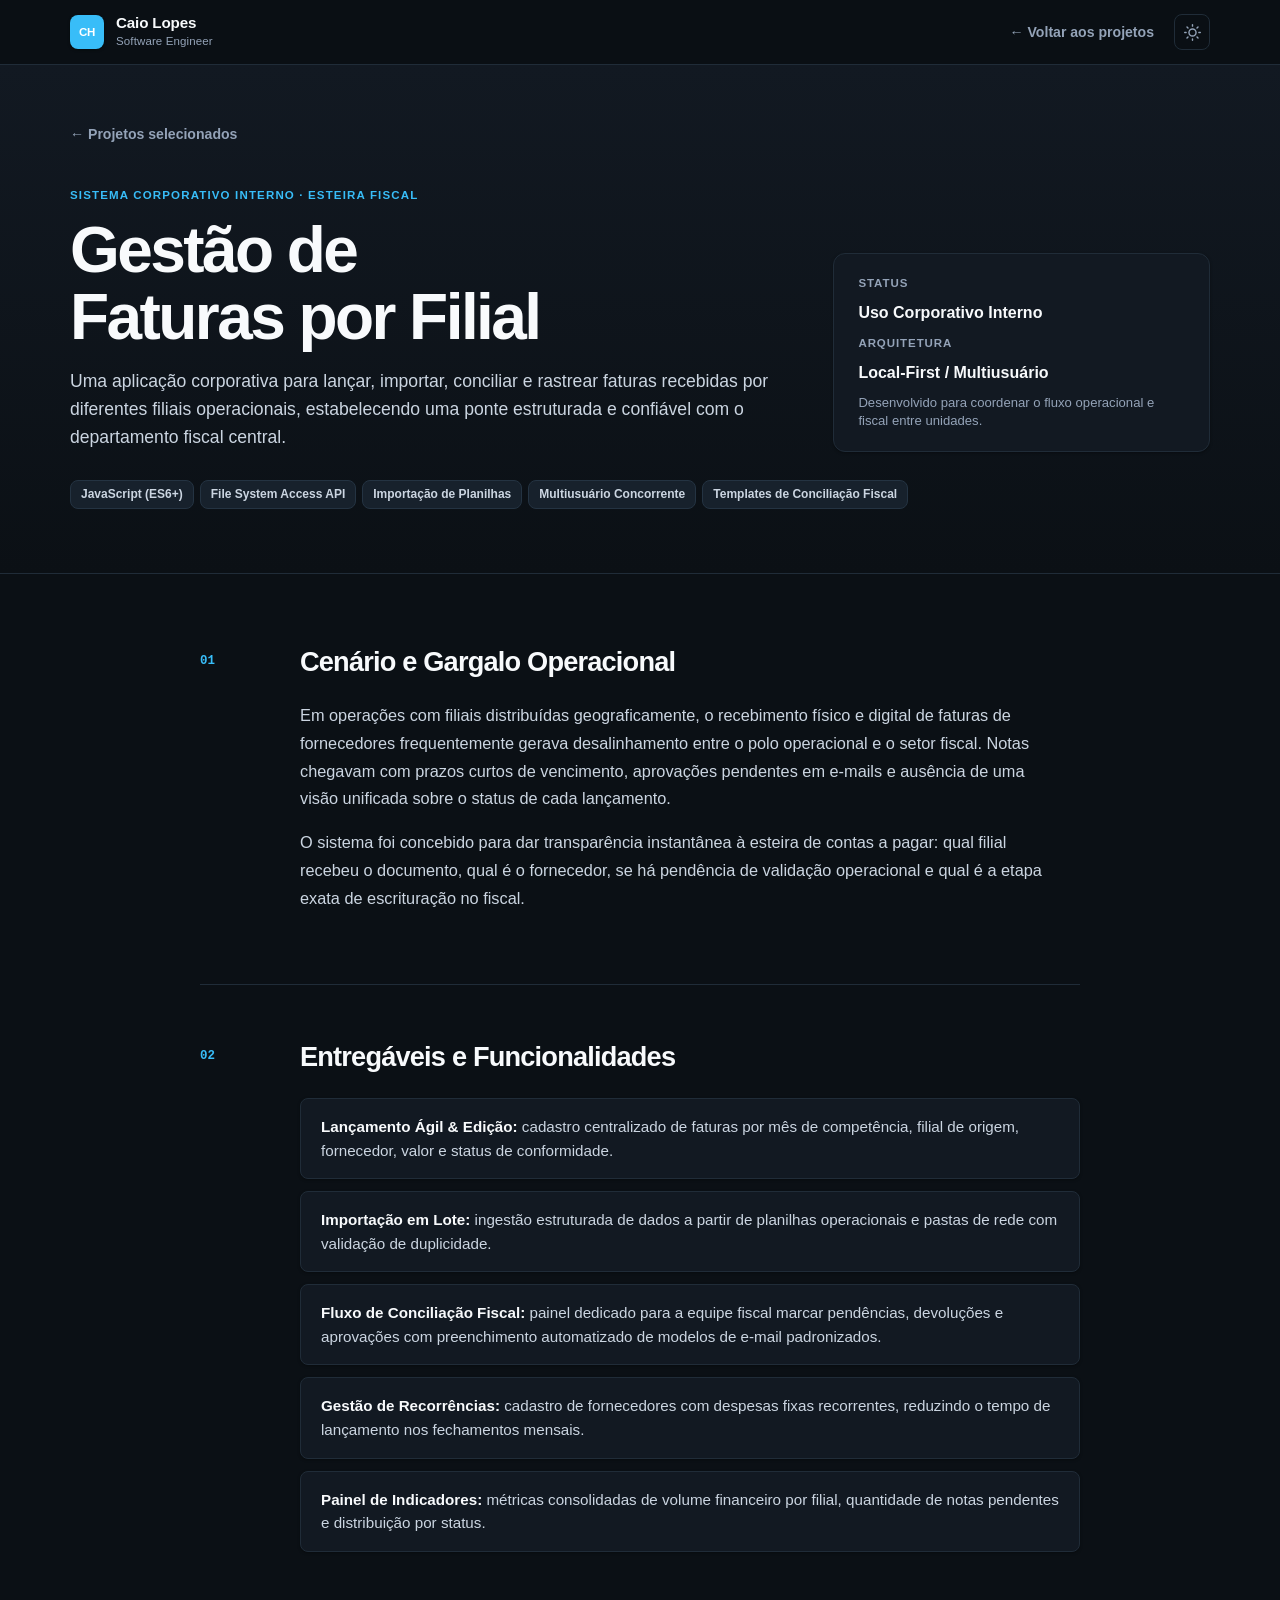
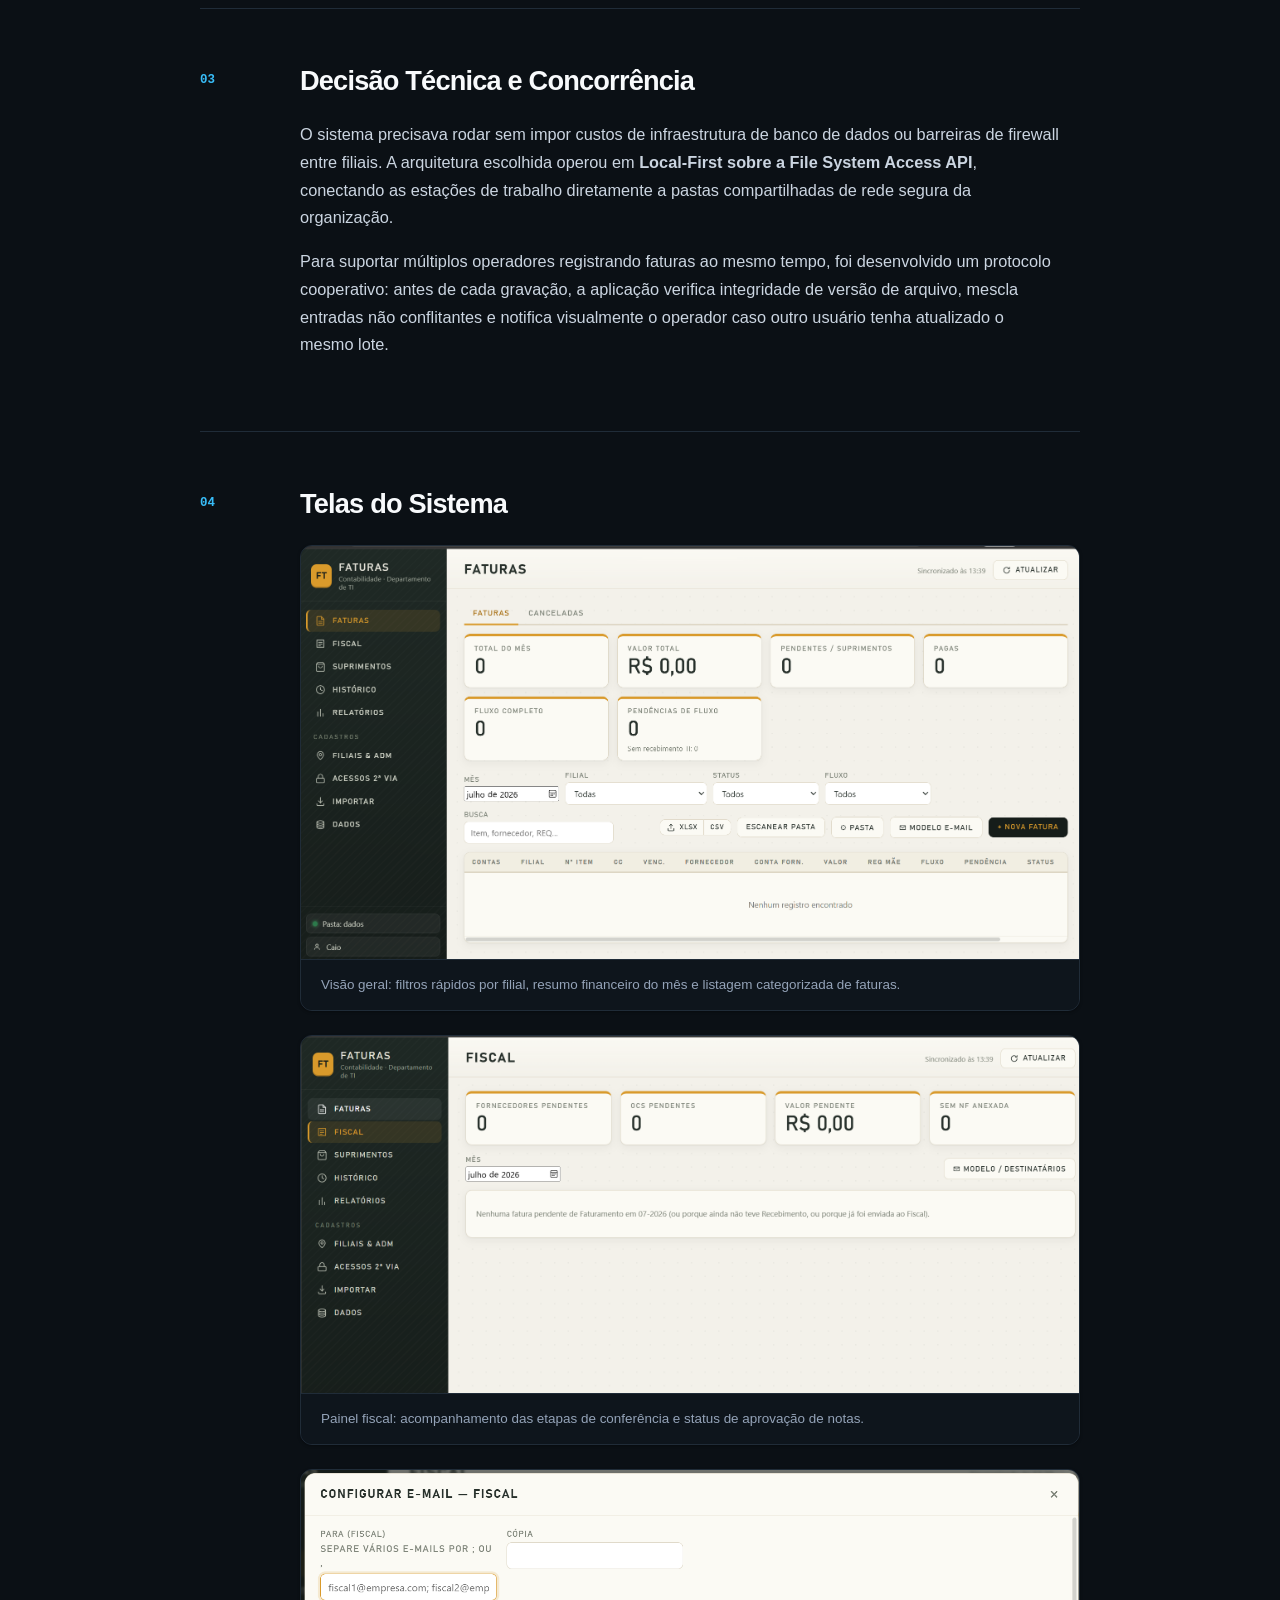
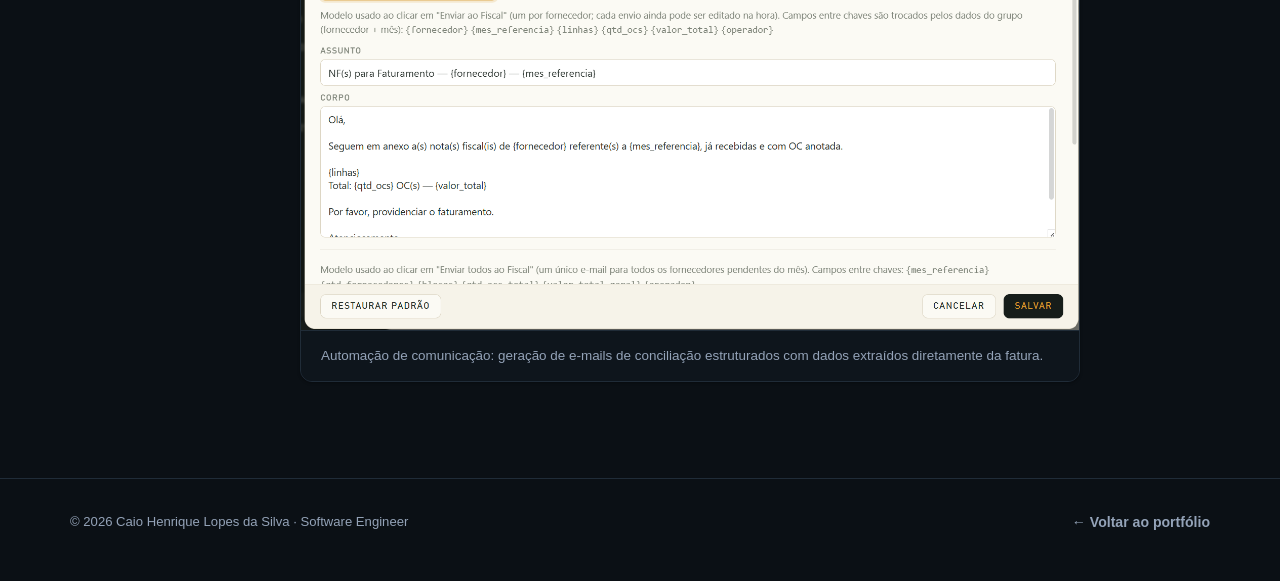
==== commit 5c68661a: "atualizações dos links" ====
--- a/projeto-faturas.html
+++ b/projeto-faturas.html
@@ -5,7 +5,7 @@
     <meta name="viewport" content="width=device-width, initial-scale=1">
     <meta name="author" content="Caio Henrique Lopes da Silva">
     <meta name="description" content="Estudo de caso da Gestão de Faturas por Filial: aplicação corporativa interna para centralizar lançamentos, importação de dados e fluxo fiscal entre unidades operacionais.">
-    <meta name="theme-color" content="#f8fafc">
+    <meta name="theme-color" content="#0b1015">
 
     <meta property="og:locale" content="pt_BR">
     <meta property="og:type" content="article">
@@ -21,10 +21,8 @@
         const stored = localStorage.getItem('theme');
         if (stored) {
           document.documentElement.setAttribute('data-theme', stored);
-        } else if (window.matchMedia && window.matchMedia('(prefers-color-scheme: dark)').matches) {
+        } else {
           document.documentElement.setAttribute('data-theme', 'dark');
-        } else {
-          document.documentElement.setAttribute('data-theme', 'light');
         }
       })();
     </script>
--- a/styles.css
+++ b/styles.css
@@ -1,39 +1,4 @@
 :root {
-  color-scheme: light;
-  --bg: #f8fafc;
-  --bg-alt: #f1f5f9;
-  --surface: #ffffff;
-  --surface-subtle: #f8fafc;
-  --surface-strong: #eef2f6;
-  --text: #0f172a;
-  --text-strong: #1e293b;
-  --muted: #64748b;
-  --muted-strong: #334155;
-  --line: #e2e8f0;
-  --line-strong: #cbd5e1;
-  --primary: #1e40af;
-  --primary-hover: #1d4ed8;
-  --primary-subtle: #eff6ff;
-  --accent: #0284c7;
-  --accent-strong: #0369a1;
-  --badge-bg: #f1f5f9;
-  --badge-text: #475569;
-  --badge-border: #e2e8f0;
-  --badge-active-bg: #eff6ff;
-  --badge-active-text: #1d4ed8;
-  --badge-active-border: #bfdbfe;
-  --max-width: 1140px;
-  --reading-width: 760px;
-  --radius: 12px;
-  --radius-sm: 8px;
-  --radius-pill: 9999px;
-  --shadow-sm: 0 1px 2px 0 rgba(15, 23, 42, 0.05);
-  --shadow-md: 0 4px 6px -1px rgba(15, 23, 42, 0.07), 0 2px 4px -2px rgba(15, 23, 42, 0.05);
-  --shadow-lg: 0 10px 15px -3px rgba(15, 23, 42, 0.08), 0 4px 6px -4px rgba(15, 23, 42, 0.04);
-  --header-bg: rgba(255, 255, 255, 0.88);
-}
-
-[data-theme="dark"] {
   color-scheme: dark;
   --bg: #0b1015;
   --bg-alt: #0e151c;
@@ -57,42 +22,45 @@
   --badge-active-bg: rgba(56, 189, 248, 0.15);
   --badge-active-text: #38bdf8;
   --badge-active-border: rgba(56, 189, 248, 0.35);
-  --shadow-sm: 0 1px 2px 0 rgba(0, 0, 0, 0.25);
-  --shadow-md: 0 4px 8px -1px rgba(0, 0, 0, 0.35), 0 2px 4px -2px rgba(0, 0, 0, 0.25);
-  --shadow-lg: 0 12px 20px -3px rgba(0, 0, 0, 0.45);
-  --header-bg: rgba(11, 16, 21, 0.88);
-}
-
-@media (prefers-color-scheme: dark) {
-  :root:not([data-theme="light"]):not([data-theme="dark"]) {
-    color-scheme: dark;
-    --bg: #0b1015;
-    --bg-alt: #0e151c;
-    --surface: #121922;
-    --surface-subtle: #0e151c;
-    --surface-strong: #17212c;
-    --text: #f8fafc;
-    --text-strong: #e2e8f0;
-    --muted: #94a3b8;
-    --muted-strong: #cbd5e1;
-    --line: #202c38;
-    --line-strong: #2f3e4e;
-    --primary: #38bdf8;
-    --primary-hover: #60a5fa;
-    --primary-subtle: rgba(56, 189, 248, 0.12);
-    --accent: #38bdf8;
-    --accent-strong: #7dd3fc;
-    --badge-bg: #17212c;
-    --badge-text: #cbd5e1;
-    --badge-border: #243342;
-    --badge-active-bg: rgba(56, 189, 248, 0.15);
-    --badge-active-text: #38bdf8;
-    --badge-active-border: rgba(56, 189, 248, 0.35);
-    --shadow-sm: 0 1px 2px 0 rgba(0, 0, 0, 0.25);
-    --shadow-md: 0 4px 8px -1px rgba(0, 0, 0, 0.35);
-    --shadow-lg: 0 12px 20px -3px rgba(0, 0, 0, 0.45);
-    --header-bg: rgba(11, 16, 21, 0.88);
-  }
+  --max-width: 1140px;
+  --reading-width: 760px;
+  --radius: 12px;
+  --radius-sm: 8px;
+  --radius-pill: 9999px;
+  --shadow-sm: 0 1px 3px 0 rgba(0, 0, 0, 0.35);
+  --shadow-md: 0 4px 10px -1px rgba(0, 0, 0, 0.45), 0 2px 4px -2px rgba(0, 0, 0, 0.35);
+  --shadow-lg: 0 12px 24px -3px rgba(0, 0, 0, 0.55);
+  --header-bg: rgba(11, 16, 21, 0.9);
+}
+
+[data-theme="light"] {
+  color-scheme: light;
+  --bg: #ebf0f5;
+  --bg-alt: #dfb6c6;
+  --surface: #ffffff;
+  --surface-subtle: #f4f7fa;
+  --surface-strong: #e2e8f0;
+  --text: #090d16;
+  --text-strong: #0f172a;
+  --muted: #475569;
+  --muted-strong: #1e293b;
+  --line: #cbd5e1;
+  --line-strong: #94a3b8;
+  --primary: #1d4ed8;
+  --primary-hover: #1e40af;
+  --primary-subtle: #dbeafe;
+  --accent: #0284c7;
+  --accent-strong: #0369a1;
+  --badge-bg: #e2e8f0;
+  --badge-text: #0f172a;
+  --badge-border: #cbd5e1;
+  --badge-active-bg: #dbeafe;
+  --badge-active-text: #1d4ed8;
+  --badge-active-border: #93c5fd;
+  --shadow-sm: 0 1px 3px 0 rgba(15, 23, 42, 0.1);
+  --shadow-md: 0 6px 14px -2px rgba(15, 23, 42, 0.12), 0 2px 5px -1px rgba(15, 23, 42, 0.08);
+  --shadow-lg: 0 14px 26px -4px rgba(15, 23, 42, 0.16);
+  --header-bg: rgba(255, 255, 255, 0.94);
 }
 
 * {
@@ -289,19 +257,19 @@
 }
 
 .theme-toggle .icon-sun {
+  display: block;
+}
+
+.theme-toggle .icon-moon {
   display: none;
 }
 
-.theme-toggle .icon-moon {
+[data-theme="light"] .theme-toggle .icon-sun {
+  display: none;
+}
+
+[data-theme="light"] .theme-toggle .icon-moon {
   display: block;
-}
-
-[data-theme="dark"] .theme-toggle .icon-sun {
-  display: block;
-}
-
-[data-theme="dark"] .theme-toggle .icon-moon {
-  display: none;
 }
 
 /* Hero Section */
